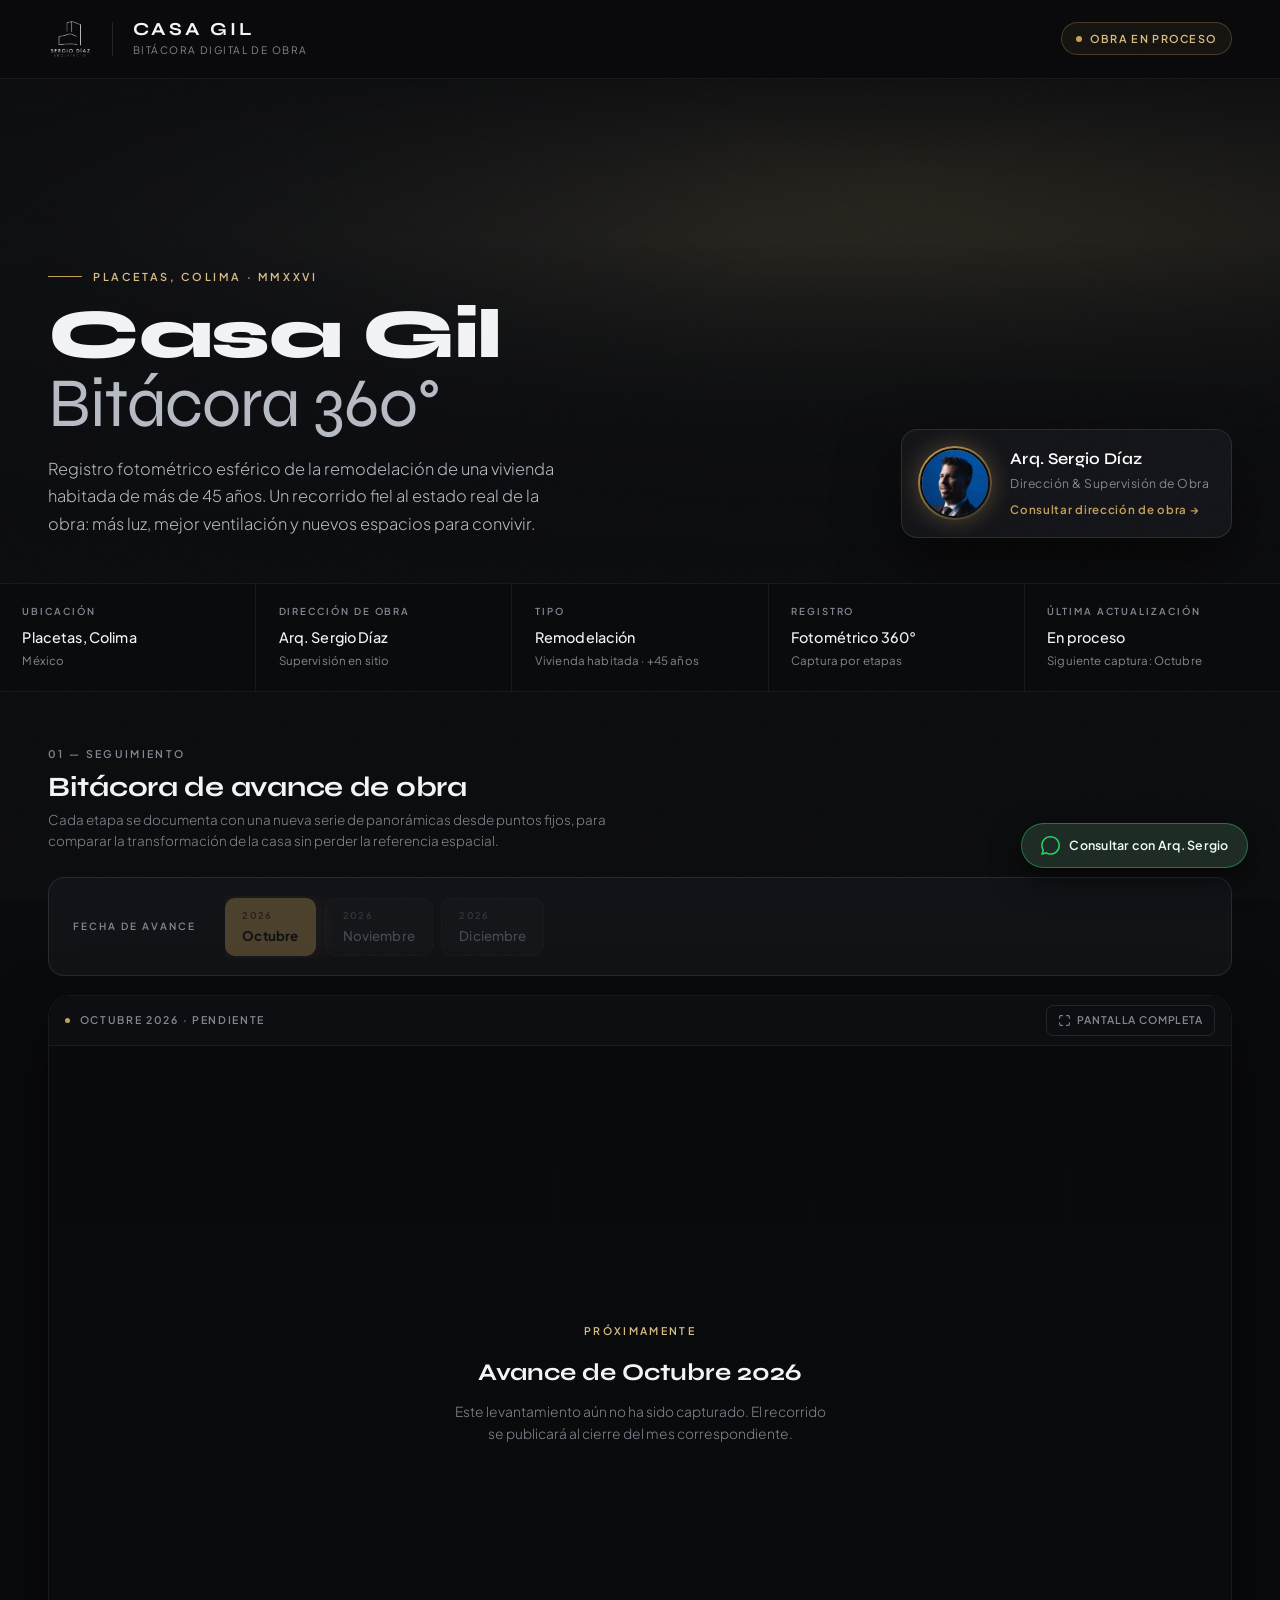
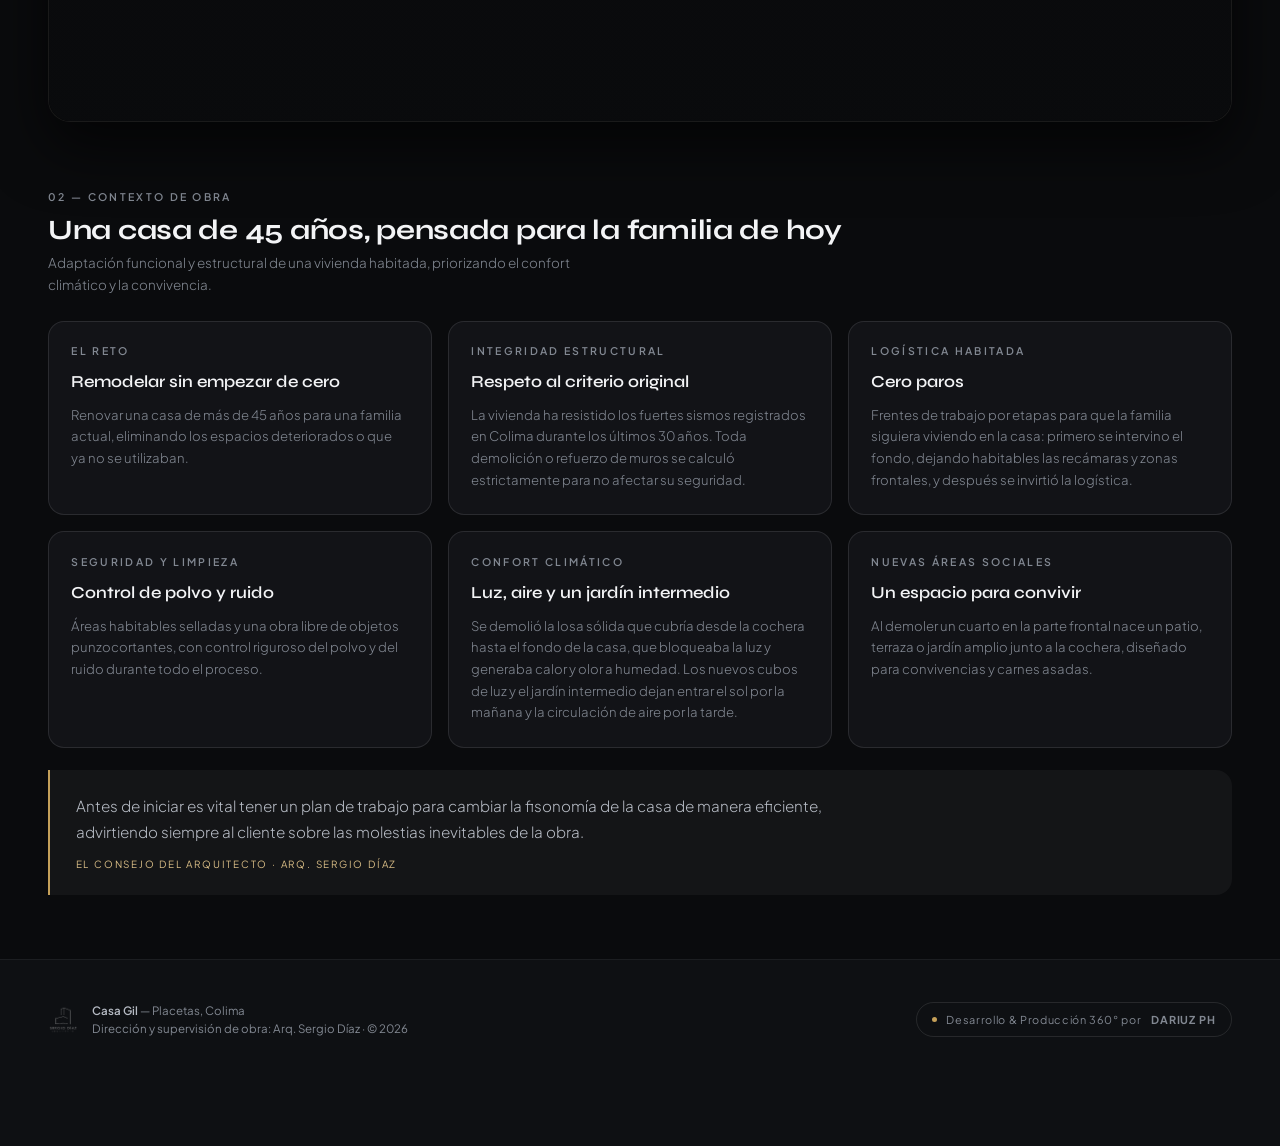
==== index.html @ 6dfe61b5 "Casa Gil: bitacora 360 (plantilla de Casa La Parota adaptada a la remodelacion en Placetas) Co-Autho" ====
<!DOCTYPE html>
<html lang="es">
<head>
<meta charset="UTF-8">
<meta name="viewport" content="width=device-width, initial-scale=1.0, viewport-fit=cover">
<title>Casa Gil — Bitácora Digital de Obra 360°</title>
<meta name="description" content="Portal privado de seguimiento fotométrico 360° de la remodelación de Casa Gil, Placetas, Colima. Dirección y supervisión de obra: Arq. Sergio Díaz.">
<meta name="theme-color" content="#0a0b0d">
<meta name="robots" content="noindex, nofollow">
<link rel="icon" href="assets/sergiologonegro.png">

<meta property="og:title" content="Casa Gil — Bitácora Digital de Obra 360°">
<meta property="og:description" content="Seguimiento del avance de la remodelación en recorridos fotométricos 360°.">
<meta property="og:type" content="website">

<link rel="preconnect" href="https://fonts.googleapis.com">
<link rel="preconnect" href="https://fonts.gstatic.com" crossorigin>
<link href="https://fonts.googleapis.com/css2?family=Plus+Jakarta+Sans:wght@300;400;500;600;700&family=Syne:wght@400;500;600;700;800&display=swap" rel="stylesheet">

<style>
/* ============================================================
   CASA GIL — SISTEMA DE DISEÑO "ARCHITECT-GRADE"
   Tokens de color, tipografía, espacio y elevación.
   ============================================================ */
:root{
  /* Superficies */
  --bg:#0a0b0d;
  --bg-elev-1:#0e1013;
  --surface:rgba(20, 22, 27, 0.85);
  --surface-solid:#14161b;
  --surface-hi:rgba(255,255,255,0.045);

  /* Acento cálido */
  --gold:#c5a059;
  --gold-soft:#d9bd86;
  --gold-glow:rgba(197,160,89,0.35);
  --gold-line:rgba(197,160,89,0.28);

  /* Texto */
  --text:#f3f4f6;
  --text-2:#b6bbc4;
  --text-3:#828892;

  /* Líneas */
  --line:rgba(255,255,255,0.10);
  --line-soft:rgba(255,255,255,0.06);

  /* Ritmo */
  --r-sm:10px;
  --r-md:16px;
  --r-lg:22px;
  --gutter:clamp(1.15rem, 4vw, 3rem);
  --maxw:1440px;

  /* Elevación */
  --shadow-1:0 8px 24px rgba(0,0,0,.45);
  --shadow-2:0 24px 60px rgba(0,0,0,.65);

  /* Movimiento */
  --ease:cubic-bezier(.22,.61,.36,1);
}

*,*::before,*::after{box-sizing:border-box;margin:0;padding:0}
html{-webkit-text-size-adjust:100%}

body{
  background:var(--bg);
  color:var(--text);
  font-family:'Plus Jakarta Sans',system-ui,-apple-system,sans-serif;
  font-weight:400;
  line-height:1.6;
  min-height:100vh;
  display:flex;
  flex-direction:column;
  -webkit-font-smoothing:antialiased;
  text-rendering:optimizeLegibility;
  overflow-x:hidden;
}

/* Textura sutil de grano: evita el "plano digital" y da cuerpo al dark mode */
body::before{
  content:"";
  position:fixed;inset:0;pointer-events:none;z-index:1;
  opacity:.035;
  background-image:url("data:image/svg+xml,%3Csvg xmlns='http://www.w3.org/2000/svg' width='160' height='160'%3E%3Cfilter id='n'%3E%3CfeTurbulence type='fractalNoise' baseFrequency='.85' numOctaves='3'/%3E%3C/filter%3E%3Crect width='160' height='160' filter='url(%23n)'/%3E%3C/svg%3E");
}

img{display:block;max-width:100%}
a{color:inherit;text-decoration:none}
button{font:inherit;color:inherit;background:none;border:none;cursor:pointer}
::selection{background:var(--gold);color:#0a0b0d}
:focus-visible{outline:2px solid var(--gold);outline-offset:3px;border-radius:4px}

.wrap{width:100%;max-width:var(--maxw);margin-inline:auto;padding-inline:var(--gutter)}

/* Microtipografía de etiquetas: versalita técnica */
.eyebrow{
  font-size:.66rem;
  letter-spacing:.22em;
  text-transform:uppercase;
  color:var(--text-3);
  font-weight:600;
}

/* ============================================================
   1 · HEADER STICKY
   ============================================================ */
.site-header{
  position:sticky;top:0;z-index:120;
  background:rgba(10,11,13,.72);
  backdrop-filter:blur(20px) saturate(140%);
  -webkit-backdrop-filter:blur(20px) saturate(140%);
  border-bottom:1px solid var(--line-soft);
  transition:border-color .4s var(--ease), background .4s var(--ease);
}
.site-header.is-scrolled{
  background:rgba(10,11,13,.92);
  border-bottom-color:var(--line);
}
.header-inner{
  display:flex;align-items:center;justify-content:space-between;gap:1rem;
  padding-block:clamp(.75rem,1.6vw,1.05rem);
}
.brand{display:flex;align-items:center;gap:clamp(.85rem,2vw,1.25rem);min-width:0}
.brand__logo{
  height:clamp(32px,4.4vw,44px);width:auto;object-fit:contain;
  filter:brightness(0) invert(1);
  opacity:.96;
}
.brand__rule{width:1px;height:34px;background:var(--line);flex:none}
.brand__name{
  font-family:'Syne',sans-serif;
  font-size:clamp(.92rem,2.1vw,1.15rem);
  font-weight:700;letter-spacing:.16em;text-transform:uppercase;line-height:1.1;
  white-space:nowrap;
}
.brand__sub{
  font-size:.64rem;letter-spacing:.14em;text-transform:uppercase;
  color:var(--text-3);margin-top:3px;white-space:nowrap;
}
/* Indicador de estado de obra */
.status-pill{
  display:inline-flex;align-items:center;gap:.5rem;flex:none;
  border:1px solid var(--gold-line);
  background:rgba(197,160,89,.07);
  color:var(--gold-soft);
  padding:.42rem .85rem;border-radius:100px;
  font-size:.68rem;letter-spacing:.12em;text-transform:uppercase;font-weight:600;
}
.status-pill .dot{
  width:6px;height:6px;border-radius:50%;background:var(--gold);flex:none;
  box-shadow:0 0 0 0 var(--gold-glow);
  animation:pulse 2.8s var(--ease) infinite;
}
@keyframes pulse{
  0%{box-shadow:0 0 0 0 rgba(197,160,89,.45)}
  70%{box-shadow:0 0 0 7px rgba(197,160,89,0)}
  100%{box-shadow:0 0 0 0 rgba(197,160,89,0)}
}

/* ============================================================
   2 · HERO EDITORIAL
   ============================================================ */
.hero{
  position:relative;
  min-height:clamp(380px,56vh,620px);
  display:flex;align-items:flex-end;
  isolation:isolate;
  overflow:hidden;
}
.hero__media{
  position:absolute;inset:0;z-index:-2;
  /* Pendiente: reemplazar por el render de Casa Gil (background-image:url('assets/hero-casa-gil.jpg')) */
  background-image:radial-gradient(120% 90% at 70% 20%, rgba(197,160,89,.22) 0%, rgba(197,160,89,0) 55%), linear-gradient(160deg,#1b1e24 0%,#0e1013 70%);
  background-size:cover;background-position:center 58%;
  transform:scale(1.04);
  animation:heroIn 1.8s var(--ease) both;
}
@keyframes heroIn{from{transform:scale(1.11);opacity:0}to{transform:scale(1.04);opacity:1}}
.hero__scrim{
  position:absolute;inset:0;z-index:-1;
  background:
    linear-gradient(180deg, rgba(10,11,13,.86) 0%, rgba(10,11,13,.25) 32%, rgba(10,11,13,.82) 74%, var(--bg) 100%),
    linear-gradient(90deg, rgba(10,11,13,.72) 0%, rgba(10,11,13,0) 58%);
}
.hero__inner{
  width:100%;max-width:var(--maxw);margin-inline:auto;
  padding:clamp(2rem,5vw,3.6rem) var(--gutter) clamp(1.8rem,4vw,2.8rem);
  display:flex;align-items:flex-end;justify-content:space-between;
  gap:clamp(1.5rem,4vw,3rem);flex-wrap:wrap;
}
.hero__text{max-width:46ch;animation:rise .9s .25s var(--ease) both}
@keyframes rise{from{opacity:0;transform:translateY(18px)}to{opacity:1;transform:none}}
.hero__eyebrow{
  display:flex;align-items:center;gap:.7rem;margin-bottom:1rem;
}
.hero__eyebrow::before{content:"";width:34px;height:1px;background:var(--gold);flex:none}
.hero__eyebrow span{
  font-size:.68rem;letter-spacing:.24em;text-transform:uppercase;
  color:var(--gold-soft);font-weight:600;
}
.hero h1{
  font-family:'Syne',sans-serif;
  font-size:clamp(2.1rem,6.4vw,4.35rem);
  font-weight:800;line-height:.98;letter-spacing:-.02em;
  text-wrap:balance;
}
.hero h1 em{font-style:normal;display:block;font-weight:400;color:var(--text-2)}
.hero__lede{
  margin-top:1.05rem;
  color:var(--text-2);
  font-size:clamp(.92rem,1.5vw,1.02rem);
  font-weight:300;line-height:1.7;max-width:44ch;
}

/* Tarjeta del arquitecto */
.architect{
  display:flex;align-items:center;gap:1.15rem;
  background:var(--surface);
  border:1px solid var(--line);
  padding:1rem 1.35rem 1rem 1rem;
  border-radius:var(--r-md);
  backdrop-filter:blur(16px) saturate(140%);
  -webkit-backdrop-filter:blur(16px) saturate(140%);
  box-shadow:var(--shadow-2);
  transition:transform .45s var(--ease),border-color .45s var(--ease);
  animation:rise .9s .45s var(--ease) both;
}
.architect:hover{transform:translateY(-4px);border-color:var(--gold-line)}
.architect__portrait{
  position:relative;flex:none;width:74px;height:74px;border-radius:50%;
  padding:2px;background:linear-gradient(145deg,var(--gold),rgba(197,160,89,.18));
  box-shadow:0 0 22px var(--gold-glow);
}
.architect__portrait img{
  width:100%;height:100%;border-radius:50%;object-fit:cover;object-position:center 32%;
  border:2px solid var(--bg);
}
.architect__name{
  font-family:'Syne',sans-serif;font-size:1.02rem;font-weight:600;letter-spacing:.01em;color:#fff;
}
.architect__role{font-size:.76rem;color:var(--text-3);letter-spacing:.04em;margin-top:2px}
.architect__link{
  display:inline-flex;align-items:center;gap:.35rem;margin-top:.5rem;
  font-size:.72rem;font-weight:600;letter-spacing:.06em;color:var(--gold);
  border-bottom:1px solid transparent;transition:border-color .3s var(--ease);
}
.architect__link:hover{border-bottom-color:var(--gold)}

/* ============================================================
   3 · FICHA TÉCNICA DE OBRA
   ============================================================ */
.spec{
  position:relative;z-index:2;
  border-block:1px solid var(--line-soft);
  background:var(--bg);
}
.spec__grid{
  display:grid;
  grid-template-columns:repeat(auto-fit,minmax(170px,1fr));
  gap:1px;background:var(--line-soft);
}
.spec__item{
  background:var(--bg);
  padding:clamp(.95rem,2vw,1.3rem) clamp(.9rem,2vw,1.4rem);
  transition:background .35s var(--ease);
}
.spec__item:hover{background:var(--bg-elev-1)}
.spec__k{
  font-size:.6rem;letter-spacing:.2em;text-transform:uppercase;color:var(--text-3);font-weight:600;
}
.spec__v{
  margin-top:.42rem;font-size:.9rem;font-weight:500;color:var(--text);letter-spacing:.01em;
}
.spec__v small{display:block;font-size:.72rem;color:var(--text-3);font-weight:400;margin-top:2px}

/* ============================================================
   4 · CUERPO / BITÁCORA
   ============================================================ */
main{flex:1;width:100%;padding-block:clamp(2rem,5vw,3.4rem) clamp(2.5rem,6vw,4rem);position:relative;z-index:2}
.section + .section{margin-top:clamp(2.6rem,6vw,4.2rem)}

.section__head{
  display:flex;align-items:flex-end;justify-content:space-between;gap:1.5rem;
  flex-wrap:wrap;margin-bottom:clamp(1.1rem,2.6vw,1.6rem);
}
.section__title{
  font-family:'Syne',sans-serif;
  font-size:clamp(1.25rem,2.8vw,1.75rem);
  font-weight:700;letter-spacing:-.01em;line-height:1.15;
}
.section__desc{color:var(--text-3);font-size:.84rem;font-weight:300;margin-top:.35rem;max-width:56ch}

/* Línea de tiempo */
.timeline{
  display:flex;align-items:center;gap:clamp(.9rem,2.4vw,1.8rem);
  flex-wrap:wrap;
  background:var(--surface);
  border:1px solid var(--line);
  border-radius:var(--r-md);
  padding:clamp(.85rem,2vw,1.1rem) clamp(1rem,2.4vw,1.5rem);
  backdrop-filter:blur(14px);
  -webkit-backdrop-filter:blur(14px);
}
.timeline__label{
  font-size:.62rem;letter-spacing:.2em;text-transform:uppercase;
  color:var(--text-3);font-weight:600;flex:none;
}
.timeline__track{
  display:flex;gap:.55rem;overflow-x:auto;flex:1 1 auto;min-width:0;max-width:100%;
  padding-block:2px;
  scrollbar-width:thin;scrollbar-color:var(--line) transparent;
  -webkit-overflow-scrolling:touch;
}
.timeline__track::-webkit-scrollbar{height:3px}
.timeline__track::-webkit-scrollbar-thumb{background:var(--line);border-radius:3px}

.month{
  position:relative;flex:none;
  display:flex;flex-direction:column;align-items:flex-start;gap:2px;
  background:var(--surface-hi);
  border:1px solid var(--line);
  color:var(--text-2);
  padding:.55rem 1.05rem;
  border-radius:var(--r-sm);
  font-size:.83rem;font-weight:500;letter-spacing:.01em;
  white-space:nowrap;
  transition:transform .3s var(--ease),border-color .3s var(--ease),background .3s var(--ease),color .3s var(--ease),box-shadow .3s var(--ease);
}
.month small{font-size:.58rem;letter-spacing:.14em;text-transform:uppercase;opacity:.6;font-weight:600}
.month:hover:not([disabled]){
  color:#fff;border-color:var(--gold-line);transform:translateY(-2px);
  box-shadow:0 6px 18px rgba(0,0,0,.4);
}
.month.is-active{
  background:var(--gold);color:#0a0b0d;border-color:var(--gold);font-weight:700;
  box-shadow:0 0 24px var(--gold-glow);
}
.month.is-active small{opacity:.72}
.month[disabled]{opacity:.32;cursor:not-allowed;border-style:dashed}

/* Visor 360° */
.viewer{
  position:relative;margin-top:clamp(.85rem,2vw,1.15rem);
  border:1px solid var(--line);
  border-radius:var(--r-lg);
  overflow:hidden;
  background:#000;
  box-shadow:var(--shadow-2);
}
.viewer__bar{
  display:flex;align-items:center;justify-content:space-between;gap:1rem;
  padding:.6rem 1rem;
  background:rgba(14,16,19,.9);
  border-bottom:1px solid var(--line-soft);
  backdrop-filter:blur(10px);
  -webkit-backdrop-filter:blur(10px);
}
.viewer__meta{display:flex;align-items:center;gap:.6rem;min-width:0}
.viewer__meta .dot{width:5px;height:5px;border-radius:50%;background:var(--gold);flex:none}
.viewer__meta span{
  font-size:.66rem;letter-spacing:.16em;text-transform:uppercase;color:var(--text-3);font-weight:600;
  overflow:hidden;text-overflow:ellipsis;white-space:nowrap;
}
.viewer__actions{display:flex;gap:.45rem;flex:none}
.ghost-btn{
  display:inline-flex;align-items:center;gap:.4rem;
  border:1px solid var(--line);border-radius:7px;
  padding:.36rem .7rem;
  font-size:.66rem;letter-spacing:.08em;text-transform:uppercase;font-weight:600;
  color:var(--text-3);
  transition:color .3s var(--ease),border-color .3s var(--ease),background .3s var(--ease);
}
.ghost-btn:hover{color:var(--gold);border-color:var(--gold-line);background:rgba(197,160,89,.07)}
.ghost-btn svg{width:13px;height:13px;flex:none}

.viewer__stage{position:relative;height:75vh;min-height:420px;max-height:880px;background:#000}
.viewer__stage iframe{width:100%;height:100%;border:0;display:block}

/* Estado de carga y estado vacío del visor */
.viewer__loader{
  position:absolute;inset:0;display:grid;place-items:center;gap:.9rem;
  background:var(--bg);z-index:3;
  transition:opacity .6s var(--ease),visibility .6s var(--ease);
}
.viewer__loader.is-hidden{opacity:0;visibility:hidden}
.loader-mark{
  width:34px;height:34px;border-radius:50%;
  border:1.5px solid var(--line);border-top-color:var(--gold);
  animation:spin 1s linear infinite;
}
@keyframes spin{to{transform:rotate(360deg)}}
.viewer__loader p{font-size:.64rem;letter-spacing:.22em;text-transform:uppercase;color:var(--text-3);text-align:center}

.viewer__empty{
  position:absolute;inset:0;z-index:4;display:none;
  place-items:center;text-align:center;padding:2rem;
  background:
    linear-gradient(rgba(10,11,13,.93),rgba(10,11,13,.97));
}
.viewer__empty.is-shown{display:grid}
.viewer__empty h3{
  font-family:'Syne',sans-serif;font-size:clamp(1.1rem,3vw,1.5rem);font-weight:700;margin-bottom:.5rem;
}
.viewer__empty p{color:var(--text-3);font-size:.86rem;font-weight:300;max-width:38ch;margin-inline:auto}
.viewer__empty .eyebrow{margin-bottom:.9rem;color:var(--gold-soft)}


/* Contexto de la obra */
.context__grid{
  display:grid;grid-template-columns:repeat(auto-fill,minmax(290px,1fr));gap:1rem;
}
.context__card{
  border:1px solid var(--line);border-radius:var(--r-md);
  background:var(--surface);
  padding:1.35rem 1.4rem 1.5rem;
  transition:transform .35s var(--ease),border-color .35s var(--ease);
}
.context__card:hover{transform:translateY(-3px);border-color:var(--gold-line)}
.context__card h3{font-family:'Syne',sans-serif;font-size:1.05rem;font-weight:600;margin:.55rem 0 .5rem}
.context__card p{font-size:.82rem;font-weight:300;line-height:1.65;color:var(--text-3)}
.context__quote{
  margin-top:1.4rem;padding:1.4rem 1.6rem;
  border-left:2px solid var(--gold);background:var(--surface-hi);
  border-radius:0 var(--r-md) var(--r-md) 0;
}
.context__quote p{font-size:.95rem;font-weight:300;line-height:1.7;color:var(--text-2);max-width:70ch}
.context__quote cite{
  display:block;margin-top:.8rem;font-style:normal;
  font-size:.62rem;letter-spacing:.18em;text-transform:uppercase;color:var(--gold-soft);
}

/* Bitácora histórica (se activa al entregar la obra) */
.archive{display:none}
.archive.is-shown{display:block}
.archive__grid{
  display:grid;grid-template-columns:repeat(auto-fill,minmax(210px,1fr));gap:.9rem;
}
.archive__card{
  border:1px solid var(--line);border-radius:var(--r-md);
  background:var(--surface);
  padding:1.1rem 1.2rem;
  transition:transform .35s var(--ease),border-color .35s var(--ease);
}
.archive__card:hover{transform:translateY(-3px);border-color:var(--gold-line)}
.archive__card h4{font-family:'Syne',sans-serif;font-size:1rem;font-weight:600;margin-top:.5rem}
.archive__card p{font-size:.75rem;color:var(--text-3);margin-top:.25rem}

/* ============================================================
   5 · WHATSAPP FLOTANTE
   ============================================================ */
.wa-fab{
  position:fixed;z-index:200;
  right:clamp(1rem,3vw,2rem);
  bottom:calc(clamp(1rem,3vw,2rem) + env(safe-area-inset-bottom,0px));
  display:inline-flex;align-items:center;gap:.6rem;
  background:#1f2b25;
  border:1px solid rgba(37,211,102,.45);
  color:#eafff2;
  padding:.72rem 1.15rem;border-radius:100px;
  font-size:.78rem;font-weight:600;letter-spacing:.02em;
  box-shadow:0 12px 30px rgba(0,0,0,.55);
  backdrop-filter:blur(12px);-webkit-backdrop-filter:blur(12px);
  transition:transform .35s var(--ease),box-shadow .35s var(--ease),background .35s var(--ease);
}
.wa-fab:hover{
  transform:translateY(-3px);
  background:#25d366;color:#0a0b0d;border-color:#25d366;
  box-shadow:0 16px 36px rgba(37,211,102,.35);
}
.wa-fab svg{width:19px;height:19px;flex:none;fill:#25d366;transition:fill .35s var(--ease)}
.wa-fab:hover svg{fill:#0a0b0d}
@media (max-width:560px){
  .wa-fab__label{display:none}
  .wa-fab{padding:.9rem;border-radius:50%}
}

/* ============================================================
   6 · FOOTER
   ============================================================ */
.site-footer{
  border-top:1px solid var(--line-soft);
  background:var(--bg-elev-1);
  padding-block:clamp(1.8rem,4vw,2.6rem);
  padding-bottom:calc(clamp(1.8rem,4vw,2.6rem) + 4.2rem);
  position:relative;z-index:2;
}
.footer-inner{
  display:flex;align-items:center;justify-content:space-between;
  gap:1.5rem;flex-wrap:wrap;
}
.footer__brand{display:flex;align-items:center;gap:.9rem}
.footer__brand img{height:30px;width:auto;filter:brightness(0) invert(1);opacity:.55}
.footer__brand div p{font-size:.72rem;color:var(--text-3);line-height:1.5}
.footer__brand div p strong{color:var(--text-2);font-weight:600}

/* Insignia de autoría discreta */
.credit{
  display:inline-flex;align-items:center;gap:.6rem;
  border:1px solid var(--line);border-radius:100px;
  padding:.5rem .95rem;
  font-size:.68rem;letter-spacing:.06em;color:var(--text-3);
  transition:color .35s var(--ease),border-color .35s var(--ease),background .35s var(--ease);
}
.credit:hover{color:var(--gold-soft);border-color:var(--gold-line);background:rgba(197,160,89,.06)}
.credit__dot{width:5px;height:5px;border-radius:50%;background:var(--gold);flex:none}
.credit strong{font-weight:700;letter-spacing:.08em}

/* ============================================================
   7 · RESPONSIVO
   ============================================================ */
@media (max-width:900px){
  .hero__inner{flex-direction:column;align-items:stretch}
  .architect{align-self:flex-start}
  .viewer__stage{height:66vh;min-height:380px}
}
@media (max-width:640px){
  .brand__sub{display:none}
  .brand__rule{display:none}
  .status-pill{padding:.34rem .62rem;font-size:.56rem;letter-spacing:.1em}
  .status-pill .label{font-size:.56rem}
  .timeline{flex-direction:column;align-items:stretch;flex-wrap:nowrap;gap:.7rem}
  .timeline__track{width:100%}
  .timeline__label{font-size:.58rem}
  .viewer__stage{height:60vh;min-height:340px}
  .viewer__actions .ghost-btn span{display:none}
  .footer-inner{flex-direction:column;align-items:flex-start}
}
@media (prefers-reduced-motion:reduce){
  *,*::before,*::after{animation:none!important;transition-duration:.01ms!important}
}
</style>
</head>
<body>

<!-- ============ HEADER ============ -->
<header class="site-header" id="siteHeader">
  <div class="wrap header-inner">
    <div class="brand">
      <img class="brand__logo" src="assets/sergiologonegro.png" alt="Arq. Sergio Díaz">
      <div class="brand__rule"></div>
      <div>
        <div class="brand__name">Casa Gil</div>
        <div class="brand__sub">Bitácora Digital de Obra</div>
      </div>
    </div>
    <div class="status-pill" id="statusPill">
      <span class="dot"></span>
      <span class="label">Obra en proceso</span>
    </div>
  </div>
</header>

<!-- ============ HERO ============ -->
<section class="hero">
  <div class="hero__media"></div>
  <div class="hero__scrim"></div>
  <div class="hero__inner">
    <div class="hero__text">
      <div class="hero__eyebrow"><span>Placetas, Colima · MMXXVI</span></div>
      <h1>Casa Gil <em>Bitácora 360°</em></h1>
      <p class="hero__lede">
        Registro fotométrico esférico de la remodelación de una vivienda habitada
        de más de 45 años. Un recorrido fiel al estado real de la obra: más luz,
        mejor ventilación y nuevos espacios para convivir.
      </p>
    </div>

    <article class="architect">
      <div class="architect__portrait">
        <img src="assets/sergio-retrato.jpg" alt="Retrato del Arq. Sergio Díaz" width="74" height="74" decoding="async">
      </div>
      <div>
        <div class="architect__name">Arq. Sergio Díaz</div>
        <div class="architect__role">Dirección &amp; Supervisión de Obra</div>
        <a class="architect__link" href="https://wa.me/523121071335?text=Hola%20Arq.%20Sergio,%20estoy%20revisando%20la%20bit%C3%A1cora%20360%C2%B0%20de%20Casa%20Gil%20y%20tengo%20una%20consulta." target="_blank" rel="noopener">
          Consultar dirección de obra →
        </a>
      </div>
    </article>
  </div>
</section>

<!-- ============ FICHA TÉCNICA ============ -->
<section class="spec" aria-label="Ficha técnica de obra">
  <div class="wrap" style="padding-inline:0">
    <div class="spec__grid">
      <div class="spec__item">
        <div class="spec__k">Ubicación</div>
        <div class="spec__v">Placetas, Colima<small>México</small></div>
      </div>
      <div class="spec__item">
        <div class="spec__k">Dirección de Obra</div>
        <div class="spec__v">Arq. Sergio Díaz<small>Supervisión en sitio</small></div>
      </div>
      <div class="spec__item">
        <div class="spec__k">Tipo</div>
        <div class="spec__v">Remodelación<small>Vivienda habitada · +45 años</small></div>
      </div>
      <div class="spec__item">
        <div class="spec__k">Registro</div>
        <div class="spec__v">Fotométrico 360°<small>Captura por etapas</small></div>
      </div>
      <div class="spec__item">
        <div class="spec__k">Última actualización</div>
        <div class="spec__v"><span id="specUpdated">—</span><small id="specScenes">—</small></div>
      </div>
    </div>
  </div>
</section>

<!-- ============ MAIN ============ -->
<main>
  <div class="wrap">

    <!-- Bitácora mensual -->
    <section class="section" id="bitacora">
      <div class="section__head">
        <div>
          <div class="eyebrow" style="margin-bottom:.5rem">01 — Seguimiento</div>
          <h2 class="section__title" id="bitacoraTitle">Bitácora de avance de obra</h2>
          <p class="section__desc" id="bitacoraDesc">
            Cada etapa se documenta con una nueva serie de panorámicas desde puntos fijos,
            para comparar la transformación de la casa sin perder la referencia espacial.
          </p>
        </div>
      </div>

      <div class="timeline">
        <span class="timeline__label">Fecha de avance</span>
        <div class="timeline__track" id="monthTrack" role="tablist" aria-label="Meses de avance"></div>
      </div>

      <div class="viewer">
        <div class="viewer__bar">
          <div class="viewer__meta">
            <span class="dot"></span>
            <span id="viewerCaption">Recorrido 360°</span>
          </div>
          <div class="viewer__actions">
            <button class="ghost-btn" id="btnFullscreen" type="button" title="Pantalla completa">
              <svg viewBox="0 0 24 24" fill="none" stroke="currentColor" stroke-width="2" stroke-linecap="round"><path d="M8 3H5a2 2 0 0 0-2 2v3M16 3h3a2 2 0 0 1 2 2v3M8 21H5a2 2 0 0 1-2-2v-3M16 21h3a2 2 0 0 0 2-2v-3"/></svg>
              <span>Pantalla completa</span>
            </button>
            <a class="ghost-btn" id="btnNewTab" href="tours/" target="_blank" rel="noopener" title="Abrir en pestaña nueva">
              <svg viewBox="0 0 24 24" fill="none" stroke="currentColor" stroke-width="2" stroke-linecap="round"><path d="M18 13v6a2 2 0 0 1-2 2H5a2 2 0 0 1-2-2V8a2 2 0 0 1 2-2h6M15 3h6v6M10 14 21 3"/></svg>
              <span>Nueva pestaña</span>
            </a>
          </div>
        </div>

        <div class="viewer__stage" id="viewerStage">
          <div class="viewer__loader" id="viewerLoader">
            <div class="loader-mark"></div>
            <p>Cargando recorrido</p>
          </div>
          <div class="viewer__empty" id="viewerEmpty">
            <div>
              <div class="eyebrow">Próximamente</div>
              <h3 id="emptyTitle">Levantamiento en curso</h3>
              <p id="emptyText">Este avance aún no ha sido capturado. El recorrido se publicará al cierre del mes correspondiente.</p>
            </div>
          </div>
          <iframe id="tourFrame" src="about:blank" title="Recorrido 360° Casa Gil" allowfullscreen allow="fullscreen; accelerometer; gyroscope; xr-spatial-tracking" loading="eager"></iframe>
        </div>
      </div>
    </section>


    <!-- Contexto de la obra -->
    <section class="section" id="contexto">
      <div class="section__head">
        <div>
          <div class="eyebrow" style="margin-bottom:.5rem">02 — Contexto de obra</div>
          <h2 class="section__title">Una casa de 45 años, pensada para la familia de hoy</h2>
          <p class="section__desc">
            Adaptación funcional y estructural de una vivienda habitada, priorizando
            el confort climático y la convivencia.
          </p>
        </div>
      </div>

      <div class="context__grid">
        <article class="context__card">
          <div class="eyebrow">El reto</div>
          <h3>Remodelar sin empezar de cero</h3>
          <p>Renovar una casa de más de 45 años para una familia actual, eliminando los espacios deteriorados o que ya no se utilizaban.</p>
        </article>
        <article class="context__card">
          <div class="eyebrow">Integridad estructural</div>
          <h3>Respeto al criterio original</h3>
          <p>La vivienda ha resistido los fuertes sismos registrados en Colima durante los últimos 30 años. Toda demolición o refuerzo de muros se calculó estrictamente para no afectar su seguridad.</p>
        </article>
        <article class="context__card">
          <div class="eyebrow">Logística habitada</div>
          <h3>Cero paros</h3>
          <p>Frentes de trabajo por etapas para que la familia siguiera viviendo en la casa: primero se intervino el fondo, dejando habitables las recámaras y zonas frontales, y después se invirtió la logística.</p>
        </article>
        <article class="context__card">
          <div class="eyebrow">Seguridad y limpieza</div>
          <h3>Control de polvo y ruido</h3>
          <p>Áreas habitables selladas y una obra libre de objetos punzocortantes, con control riguroso del polvo y del ruido durante todo el proceso.</p>
        </article>
        <article class="context__card">
          <div class="eyebrow">Confort climático</div>
          <h3>Luz, aire y un jardín intermedio</h3>
          <p>Se demolió la losa sólida que cubría desde la cochera hasta el fondo de la casa, que bloqueaba la luz y generaba calor y olor a humedad. Los nuevos cubos de luz y el jardín intermedio dejan entrar el sol por la mañana y la circulación de aire por la tarde.</p>
        </article>
        <article class="context__card">
          <div class="eyebrow">Nuevas áreas sociales</div>
          <h3>Un espacio para convivir</h3>
          <p>Al demoler un cuarto en la parte frontal nace un patio, terraza o jardín amplio junto a la cochera, diseñado para convivencias y carnes asadas.</p>
        </article>
      </div>

      <blockquote class="context__quote">
        <p>Antes de iniciar es vital tener un plan de trabajo para cambiar la fisonomía de la casa de manera eficiente, advirtiendo siempre al cliente sobre las molestias inevitables de la obra.</p>
        <cite>El consejo del arquitecto · Arq. Sergio Díaz</cite>
      </blockquote>
    </section>

    <!-- Bitácora histórica — se revela en modo 'entregado' -->
    <section class="section archive" id="archiveSection">
      <div class="section__head">
        <div>
          <div class="eyebrow" style="margin-bottom:.5rem">03 — Archivo</div>
          <h2 class="section__title">Bitácora histórica de construcción</h2>
          <p class="section__desc">Memoria completa del proceso de remodelación, etapa por etapa, hasta la entrega.</p>
        </div>
      </div>
      <div class="archive__grid" id="archiveGrid"></div>
    </section>

  </div>
</main>

<!-- ============ WHATSAPP FLOTANTE ============ -->
<a class="wa-fab"
   href="https://wa.me/523121071335?text=Hola%20Arq.%20Sergio,%20estoy%20revisando%20la%20bit%C3%A1cora%20360%C2%B0%20de%20Casa%20Gil%20y%20tengo%20una%20consulta."
   target="_blank" rel="noopener" aria-label="Consultar con el Arq. Sergio Díaz por WhatsApp">
  <svg viewBox="0 0 24 24"><path d="M.057 24l1.687-6.163c-1.041-1.804-1.588-3.849-1.587-5.946.003-6.556 5.338-11.891 11.893-11.891 3.181.001 6.167 1.24 8.413 3.488 2.245 2.248 3.481 5.236 3.48 8.414-.003 6.557-5.338 11.892-11.893 11.892-1.99-.001-3.951-.5-5.688-1.448l-6.305 1.654zm6.597-3.807c1.676.995 3.276 1.591 5.392 1.592 5.448 0 9.886-4.434 9.889-9.885.002-5.462-4.415-9.89-9.881-9.892-5.452 0-9.887 4.434-9.889 9.884-.001 2.225.651 3.891 1.746 5.634l-.999 3.648 3.742-.981z"/></svg>
  <span class="wa-fab__label">Consultar con Arq. Sergio</span>
</a>

<!-- ============ FOOTER ============ -->
<footer class="site-footer">
  <div class="wrap footer-inner">
    <div class="footer__brand">
      <img src="assets/sergiologonegro.png" alt="">
      <div>
        <p><strong>Casa Gil</strong> — Placetas, Colima</p>
        <p>Dirección y supervisión de obra: Arq. Sergio Díaz · &copy; <span id="year">2026</span></p>
      </div>
    </div>

    <a class="credit"
       href="https://wa.me/523122247792?text=Hola,%20estoy%20viendo%20la%20p%C3%A1gina%20de%20recorridos%20360%C2%B0%20y%20me%20interesa%20cotizar%20un%20proyecto%20contigo.%20%C2%BFPodemos%20agendar%20una%20llamada?"
       target="_blank" rel="noopener" title="Contactar a Dariuz PH">
      <span class="credit__dot"></span>
      Desarrollo &amp; Producción 360° por <strong>DARIUZ PH</strong>
    </a>
  </div>
</footer>

<script>
/* ============================================================
   CONFIGURACIÓN DEL SITIO
   Un solo objeto gobierna la escalabilidad del portal.
   Al concluir la obra:
     1. mode: 'obra'  ->  'entregado'
     2. finalTour: { slug, label } apuntando al recorrido final
   La landing conmuta sola: el tour final pasa a portada y la
   secuencia mensual se agrupa en "Bitácora histórica".
   ============================================================ */
const SITE_CONFIG = {
  mode: 'obra',                 // 'obra' | 'entregado'
  basePath: 'tours/',

  // Sello de publicación. SUBIR ESTE VALOR en cada despliegue:
  // se añade como ?v= al recorrido para que ningún navegador
  // ni Cloudflare sirvan la versión anterior desde caché.
  version: '2026.10.05.1',

  // Recorrido final (se activa en modo 'entregado')
  finalTour: {
    slug: 'final-remodelacion',
    label: 'Recorrido Final',
    caption: 'Casa terminada · Recorrido final',
    available: false
  },

  // Línea de tiempo (PROVISIONAL: ajustar etapas/meses reales).
  // Para publicar una etapa: available -> true, scenes y date
  months: [
    { slug:'octubre-2026',    label:'Octubre',    year:'2026', available:false, scenes:0, date:'' },
    { slug:'noviembre-2026',  label:'Noviembre',  year:'2026', available:false, scenes:0, date:'' },
    { slug:'diciembre-2026',  label:'Diciembre',  year:'2026', available:false, scenes:0, date:'' }
  ]
};

(function(){
  'use strict';

  const $  = (s) => document.querySelector(s);
  const track     = $('#monthTrack');
  const frame     = $('#tourFrame');
  const stage     = $('#viewerStage');
  const loader    = $('#viewerLoader');
  const empty     = $('#viewerEmpty');
  const caption   = $('#viewerCaption');
  const newTab    = $('#btnNewTab');
  const emptyTitle= $('#emptyTitle');
  const emptyText = $('#emptyText');

  /* URL del recorrido con sello de versión (anti-caché) */
  const tourUrl = (slug) =>
    SITE_CONFIG.basePath + slug + '/index.html?v=' + SITE_CONFIG.version;

  /* El iframe arranca en about:blank y dispara un 'load' propio.
     Este testigo evita que ese evento oculte el indicador de carga
     antes de que el recorrido real haya terminado de cargar. */
  let urlEsperada = null;
  let relojCarga = null;

  /* --- Header: densifica el fondo al hacer scroll --- */
  const header = $('#siteHeader');
  const onScroll = () => header.classList.toggle('is-scrolled', window.scrollY > 12);
  window.addEventListener('scroll', onScroll, { passive:true });
  onScroll();

  $('#year').textContent = new Date().getFullYear();

  /* --- Construcción de la línea de tiempo --- */
  function buildTimeline(){
    track.innerHTML = '';
    SITE_CONFIG.months.forEach((m, i) => {
      const btn = document.createElement('button');
      btn.type = 'button';
      btn.className = 'month';
      btn.setAttribute('role','tab');
      btn.dataset.slug = m.slug;
      btn.innerHTML = '<small>' + m.year + '</small>' + m.label;
      if (!m.available) {
        btn.disabled = true;
        btn.title = 'Levantamiento pendiente';
        btn.setAttribute('aria-disabled','true');
      }
      btn.addEventListener('click', () => selectMonth(m.slug));
      track.appendChild(btn);
    });
  }

  function selectMonth(slug){
    const m = SITE_CONFIG.months.find(x => x.slug === slug);
    if (!m) return;

    track.querySelectorAll('.month').forEach(b => {
      const on = b.dataset.slug === slug;
      b.classList.toggle('is-active', on);
      b.setAttribute('aria-selected', on ? 'true' : 'false');
    });

    const nice = m.label + ' ' + m.year;

    if (!m.available){
      empty.classList.add('is-shown');
      loader.classList.add('is-hidden');
      frame.removeAttribute('src');
      emptyTitle.textContent = 'Avance de ' + nice;
      emptyText.textContent  = 'Este levantamiento aún no ha sido capturado. El recorrido se publicará al cierre del mes correspondiente.';
      caption.textContent    = nice + ' · Pendiente';
      newTab.style.display   = 'none';
      updateSpec(m);
      return;
    }

    empty.classList.remove('is-shown');
    loader.classList.remove('is-hidden');
    newTab.style.display = '';
    const url = tourUrl(m.slug);
    urlEsperada = url;
    clearTimeout(relojCarga);
    relojCarga = setTimeout(() => loader.classList.add('is-hidden'), 12000); // red lenta: no dejar el spinner colgado
    frame.src = url;
    newTab.href = url;
    caption.textContent = 'Recorrido 360° · ' + nice + (m.scenes ? ' · ' + m.scenes + ' puntos' : '');
    updateSpec(m);
  }

  function updateSpec(m){
    $('#specUpdated').textContent = m.available ? (m.date || (m.label + ' ' + m.year)) : 'En proceso';
    $('#specScenes').textContent = m.available ? (m.scenes + ' panorámicas esféricas') : 'Siguiente captura: ' + m.label;
  }

  frame.addEventListener('load', () => {
    if (!urlEsperada) return;                       // ignora el about:blank inicial
    if (frame.src.indexOf(urlEsperada) === -1) return;
    clearTimeout(relojCarga);
    loader.classList.add('is-hidden');
  });

  /* --- Pantalla completa del visor --- */
  $('#btnFullscreen').addEventListener('click', () => {
    if (document.fullscreenElement) { document.exitFullscreen(); return; }
    (stage.requestFullscreen || stage.webkitRequestFullscreen || function(){}).call(stage);
  });

  /* --- Modo 'entregado': el tour final toma la portada --- */
  function applyMode(){
    if (SITE_CONFIG.mode !== 'entregado') return;
    document.getElementById('archiveSection').classList.add('is-shown');
    document.getElementById('bitacoraTitle').textContent = SITE_CONFIG.finalTour.caption;
    document.getElementById('bitacoraDesc').textContent =
      'Recorrido definitivo de la casa terminada. El proceso constructivo permanece disponible en la bitácora histórica.';
    document.getElementById('statusPill').querySelector('.label').textContent = 'Obra entregada';
    document.getElementById('bitacora').querySelector('.timeline').style.display = 'none';

    const grid = document.getElementById('archiveGrid');
    grid.innerHTML = '';
    SITE_CONFIG.months.filter(m => m.available).forEach(m => {
      const a = document.createElement('a');
      a.className = 'archive__card';
      a.href = tourUrl(m.slug);
      a.target = '_blank'; a.rel = 'noopener';
      a.innerHTML = '<div class="eyebrow">' + m.year + '</div>' +
                    '<h4>' + m.label + '</h4>' +
                    '<p>' + m.scenes + ' panorámicas · ' + (m.date || '') + '</p>';
      grid.appendChild(a);
    });

    if (SITE_CONFIG.finalTour.available){
      const url = tourUrl(SITE_CONFIG.finalTour.slug);
      frame.src = url; newTab.href = url;
      caption.textContent = SITE_CONFIG.finalTour.caption;
      empty.classList.remove('is-shown');
    }
  }

  buildTimeline();
  const first = SITE_CONFIG.months.slice().reverse().find(m => m.available) || SITE_CONFIG.months[0];
  selectMonth(first.slug);
  applyMode();
})();
</script>
</body>
</html>
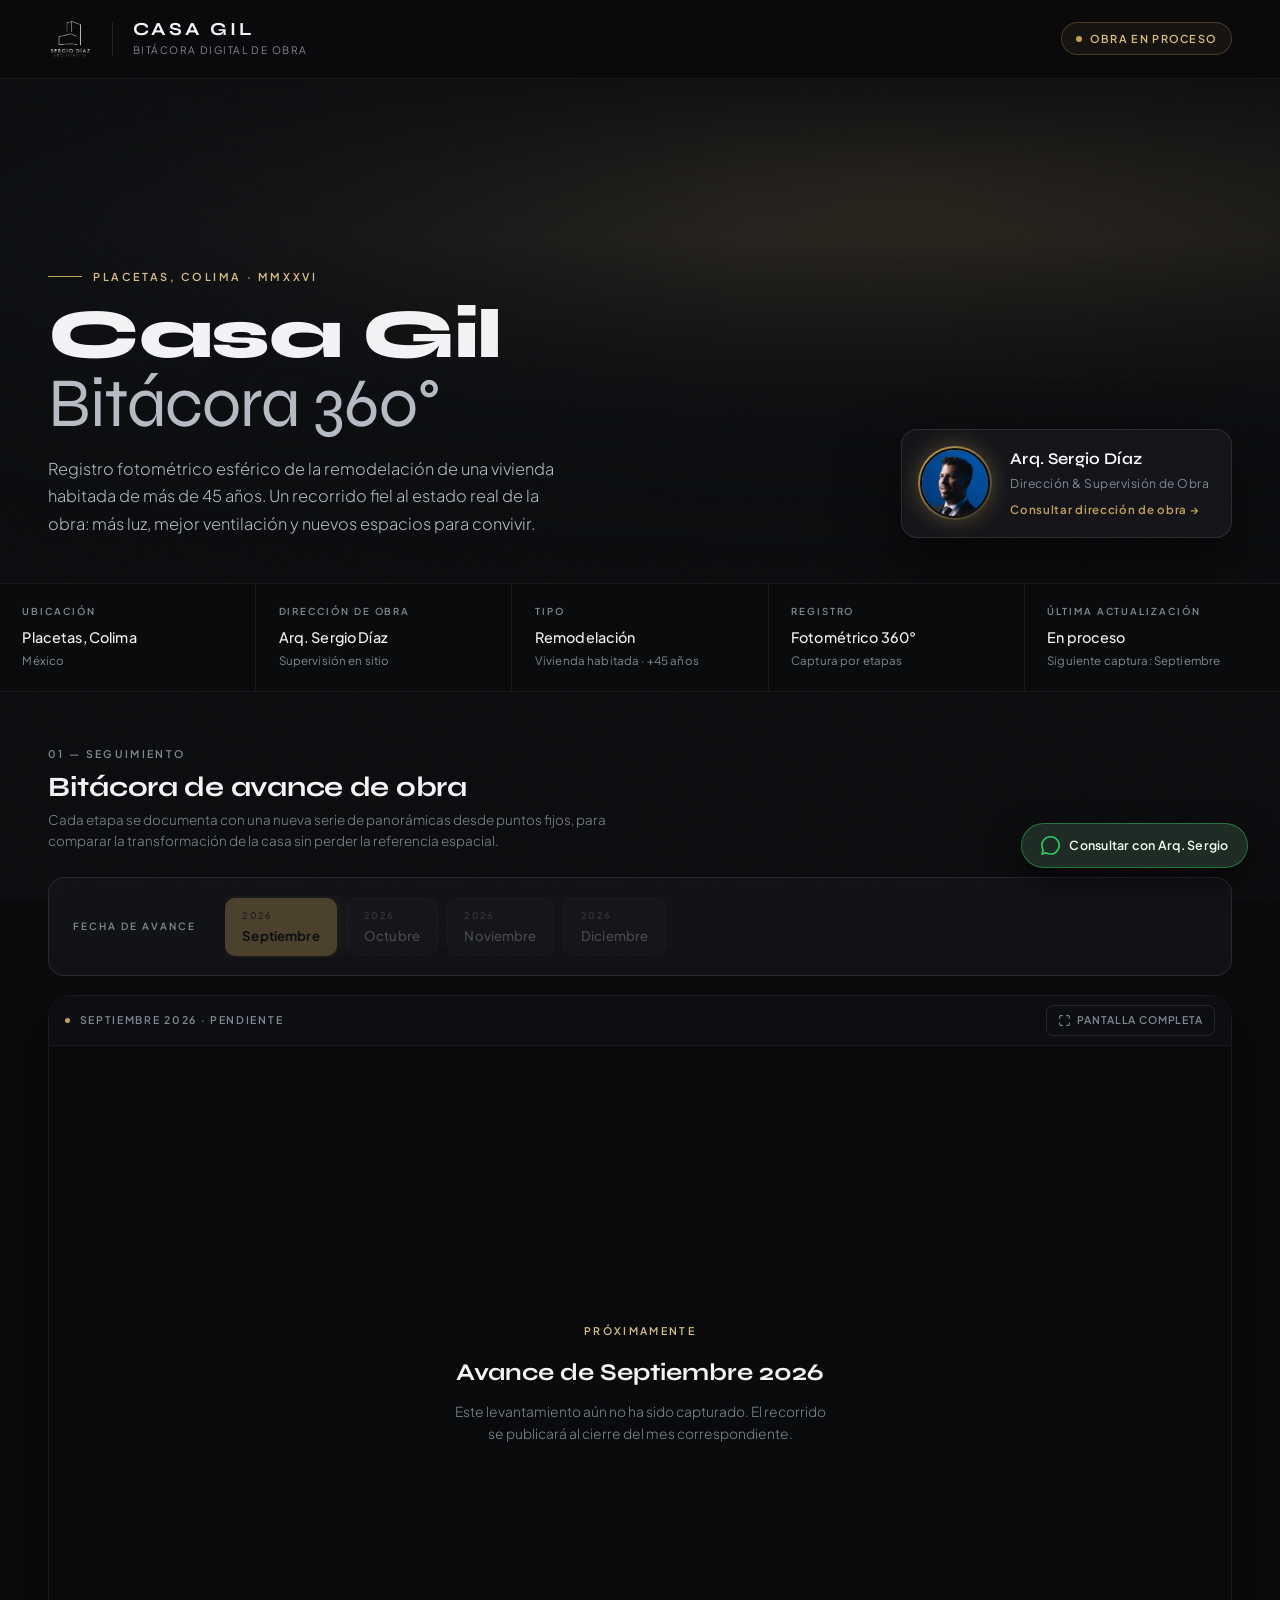
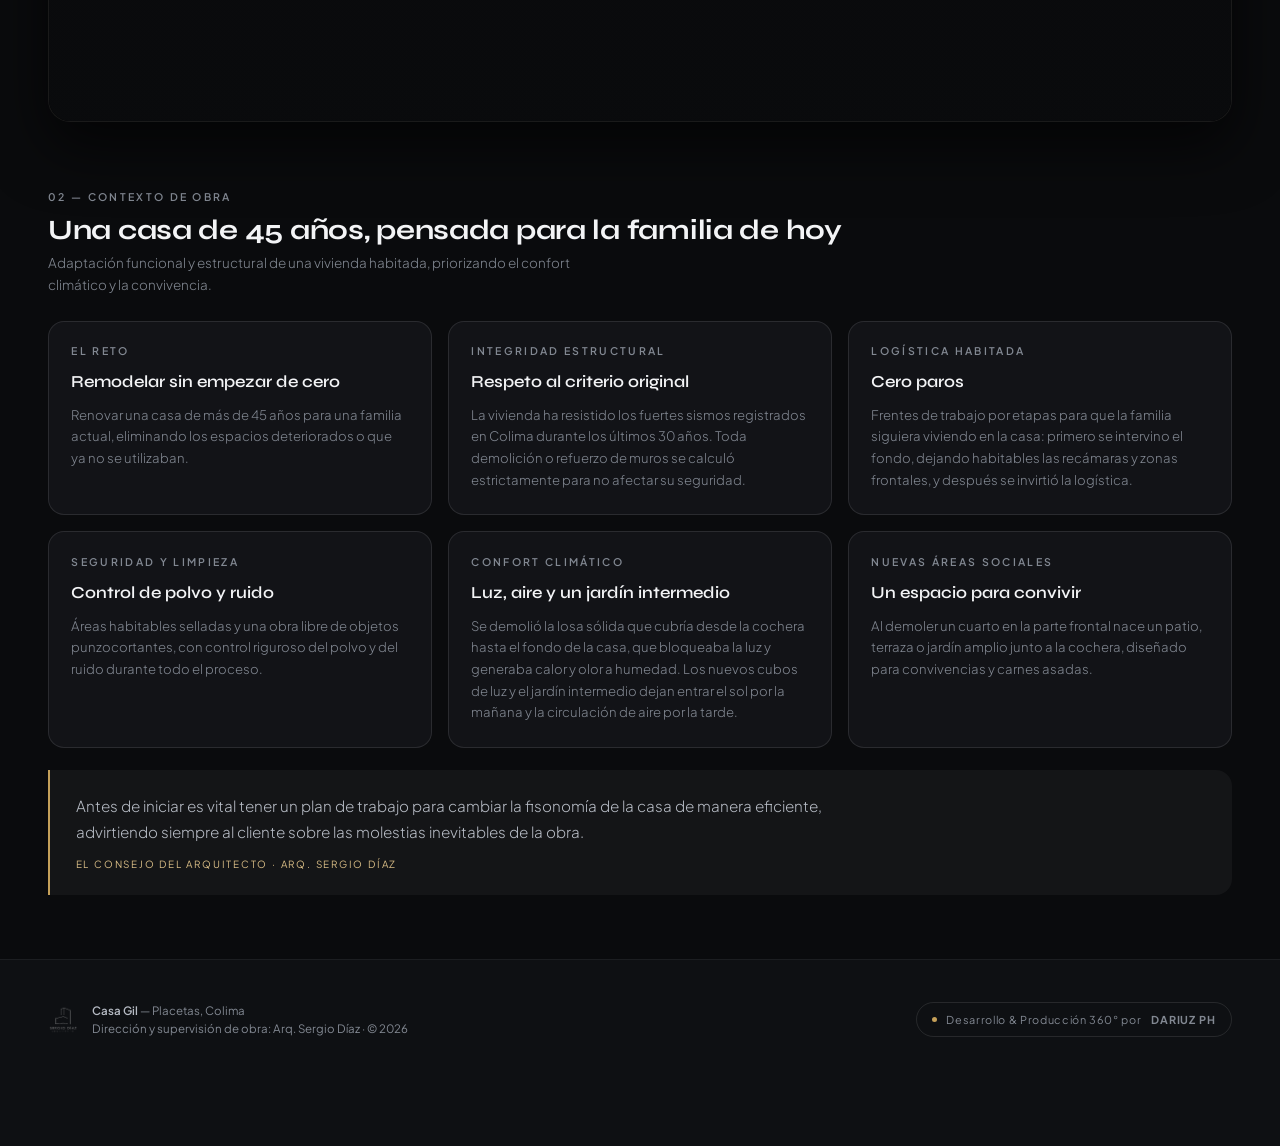
==== commit 7dfd42a8: "Casa Gil: portada con video del render y avance de Septiembre en la linea de tiempo Co-Authored-By: " ====
--- a/index.html
+++ b/index.html
@@ -176,6 +176,12 @@
   transform:scale(1.04);
   animation:heroIn 1.8s var(--ease) both;
 }
+.hero__media video{
+  position:absolute;inset:0;width:100%;height:100%;
+  object-fit:cover;object-position:center 58%;
+  opacity:0;transition:opacity 1.2s var(--ease);
+}
+.hero__media video.is-ready{opacity:1}
 @keyframes heroIn{from{transform:scale(1.11);opacity:0}to{transform:scale(1.04);opacity:1}}
 .hero__scrim{
   position:absolute;inset:0;z-index:-1;
@@ -408,7 +414,7 @@
 
 /* Contexto de la obra */
 .context__grid{
-  display:grid;grid-template-columns:repeat(auto-fill,minmax(290px,1fr));gap:1rem;
+  display:grid;grid-template-columns:repeat(auto-fit,minmax(min(100%,340px),1fr));gap:1rem;
 }
 .context__card{
   border:1px solid var(--line);border-radius:var(--r-md);
@@ -553,7 +559,12 @@
 
 <!-- ============ HERO ============ -->
 <section class="hero">
-  <div class="hero__media"></div>
+  <div class="hero__media">
+    <!-- Video del render de Casa Gil. Si el archivo aún no existe, se queda el degradado. -->
+    <video id="heroVideo" autoplay muted loop playsinline preload="auto" aria-hidden="true">
+      <source src="assets/render-casa-gil.mp4" type="video/mp4">
+    </video>
+  </div>
   <div class="hero__scrim"></div>
   <div class="hero__inner">
     <div class="hero__text">
@@ -789,9 +800,10 @@
     available: false
   },
 
-  // Línea de tiempo (PROVISIONAL: ajustar etapas/meses reales).
+  // Línea de tiempo. El primer avance de Casa Gil se capturó a finales de septiembre.
   // Para publicar una etapa: available -> true, scenes y date
   months: [
+    { slug:'septiembre-2026', label:'Septiembre', year:'2026', available:false, scenes:0, date:'' },
     { slug:'octubre-2026',    label:'Octubre',    year:'2026', available:false, scenes:0, date:'' },
     { slug:'noviembre-2026',  label:'Noviembre',  year:'2026', available:false, scenes:0, date:'' },
     { slug:'diciembre-2026',  label:'Diciembre',  year:'2026', available:false, scenes:0, date:'' }
@@ -936,6 +948,16 @@
     }
   }
 
+  /* --- Video de portada: aparece solo cuando ya puede reproducirse --- */
+  const heroVideo = document.getElementById('heroVideo');
+  if (heroVideo){
+    if (window.matchMedia('(prefers-reduced-motion: reduce)').matches){
+      heroVideo.removeAttribute('autoplay');
+    }
+    heroVideo.addEventListener('canplay', () => heroVideo.classList.add('is-ready'), { once:true });
+    heroVideo.addEventListener('error', () => heroVideo.remove(), true);
+  }
+
   buildTimeline();
   const first = SITE_CONFIG.months.slice().reverse().find(m => m.available) || SITE_CONFIG.months[0];
   selectMonth(first.slug);
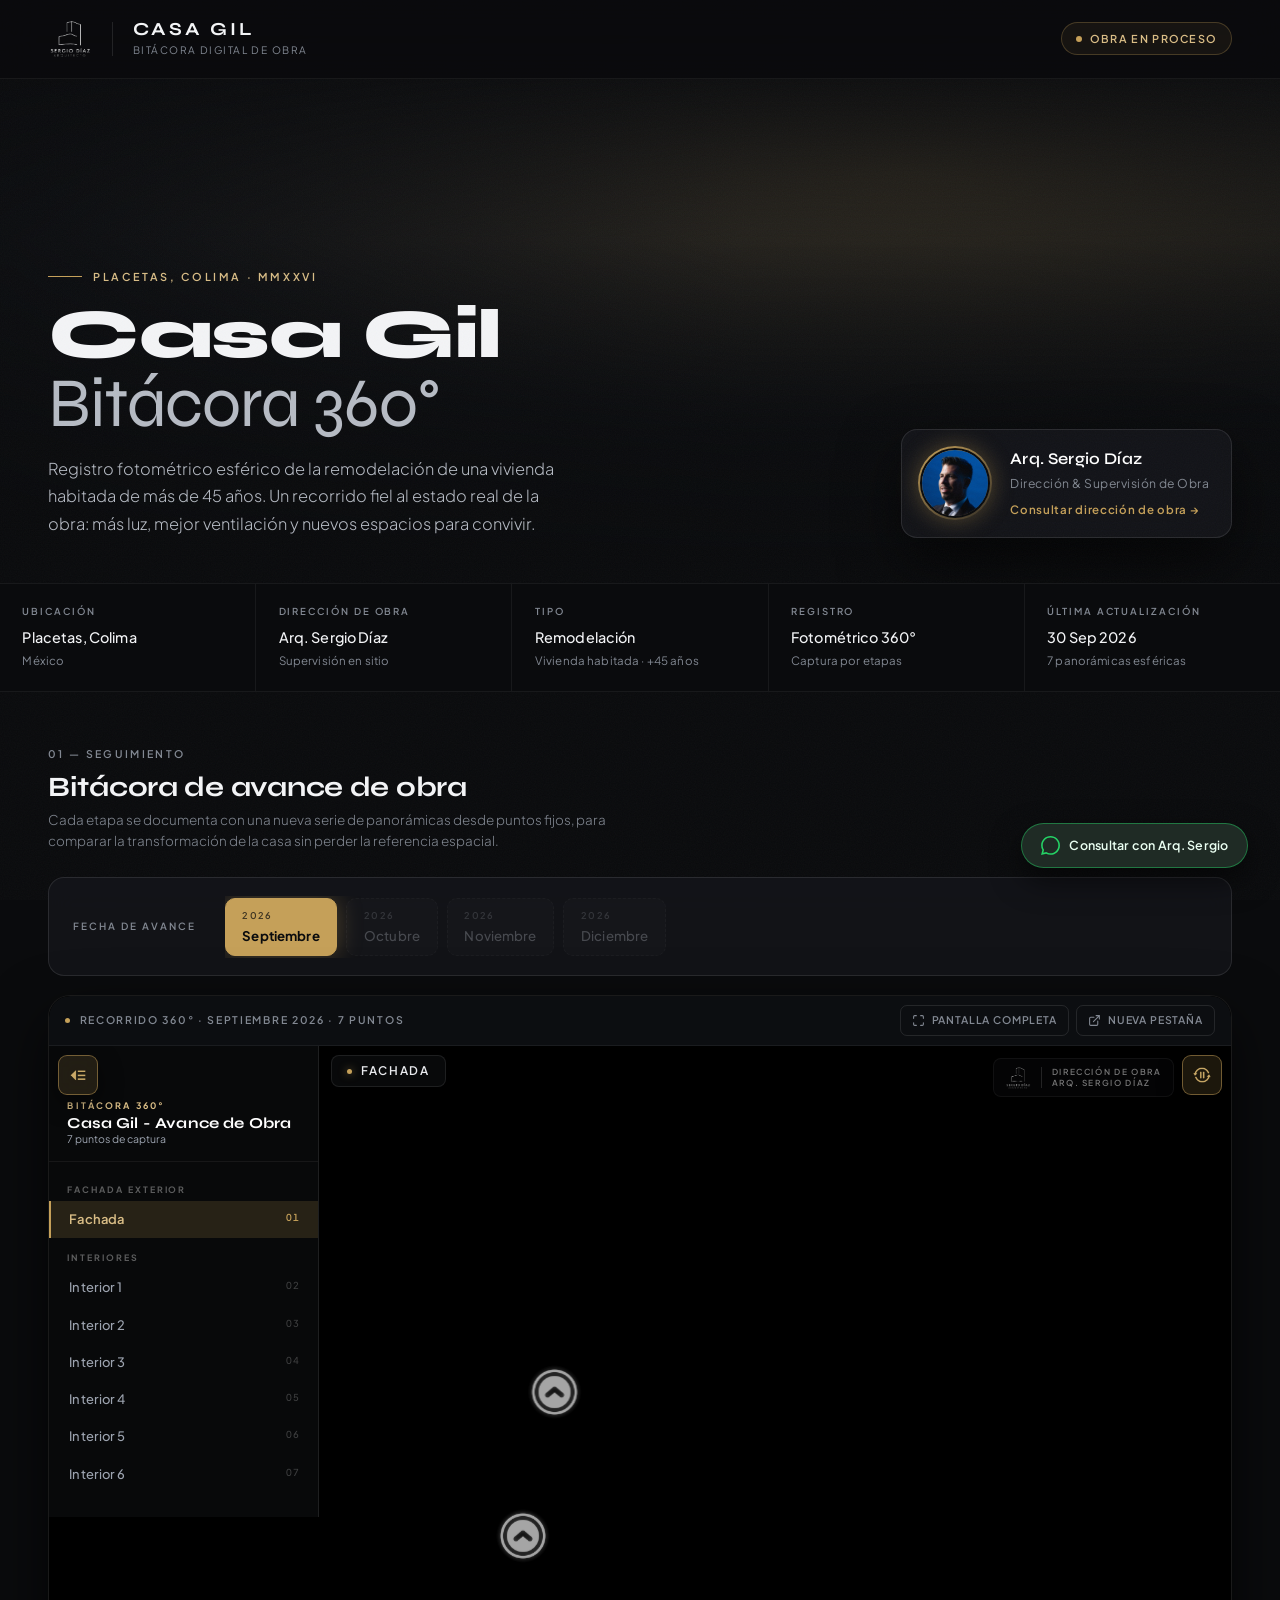
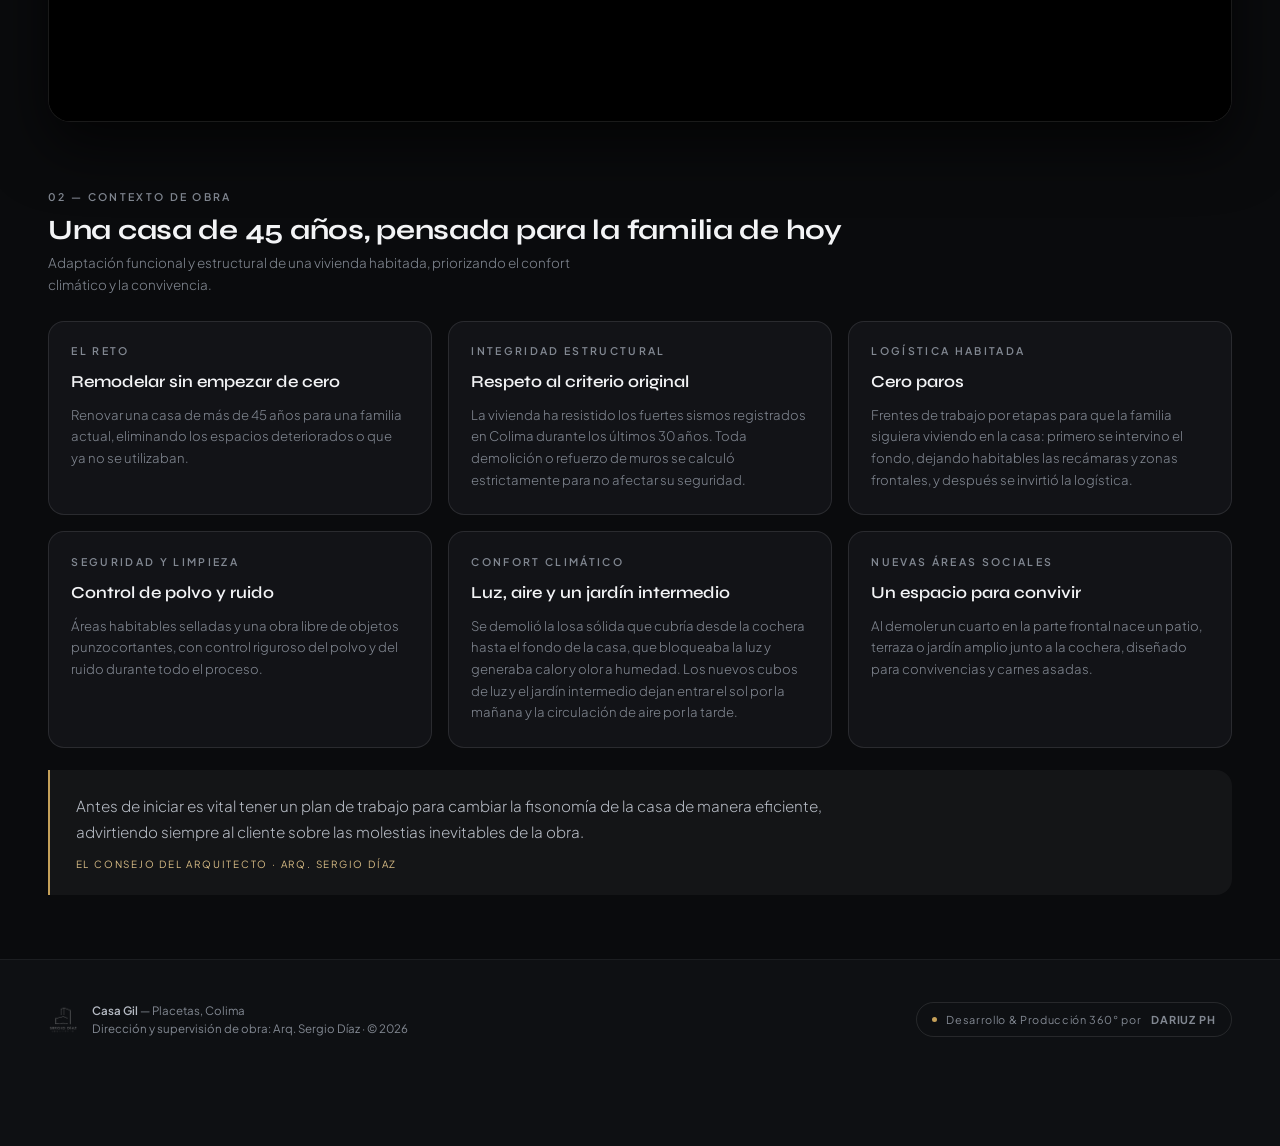
==== commit c8b5590d: "Casa Gil: tour de Septiembre 2026 (7 puntos) con tiles en R2 Co-Authored-By: Claude Sonnet 5.5 <nore" ====
--- a/index.html
+++ b/index.html
@@ -803,7 +803,7 @@
   // Línea de tiempo. El primer avance de Casa Gil se capturó a finales de septiembre.
   // Para publicar una etapa: available -> true, scenes y date
   months: [
-    { slug:'septiembre-2026', label:'Septiembre', year:'2026', available:false, scenes:0, date:'' },
+    { slug:'septiembre-2026', label:'Septiembre', year:'2026', available:true,  scenes:7, date:'30 Sep 2026' },
     { slug:'octubre-2026',    label:'Octubre',    year:'2026', available:false, scenes:0, date:'' },
     { slug:'noviembre-2026',  label:'Noviembre',  year:'2026', available:false, scenes:0, date:'' },
     { slug:'diciembre-2026',  label:'Diciembre',  year:'2026', available:false, scenes:0, date:'' }
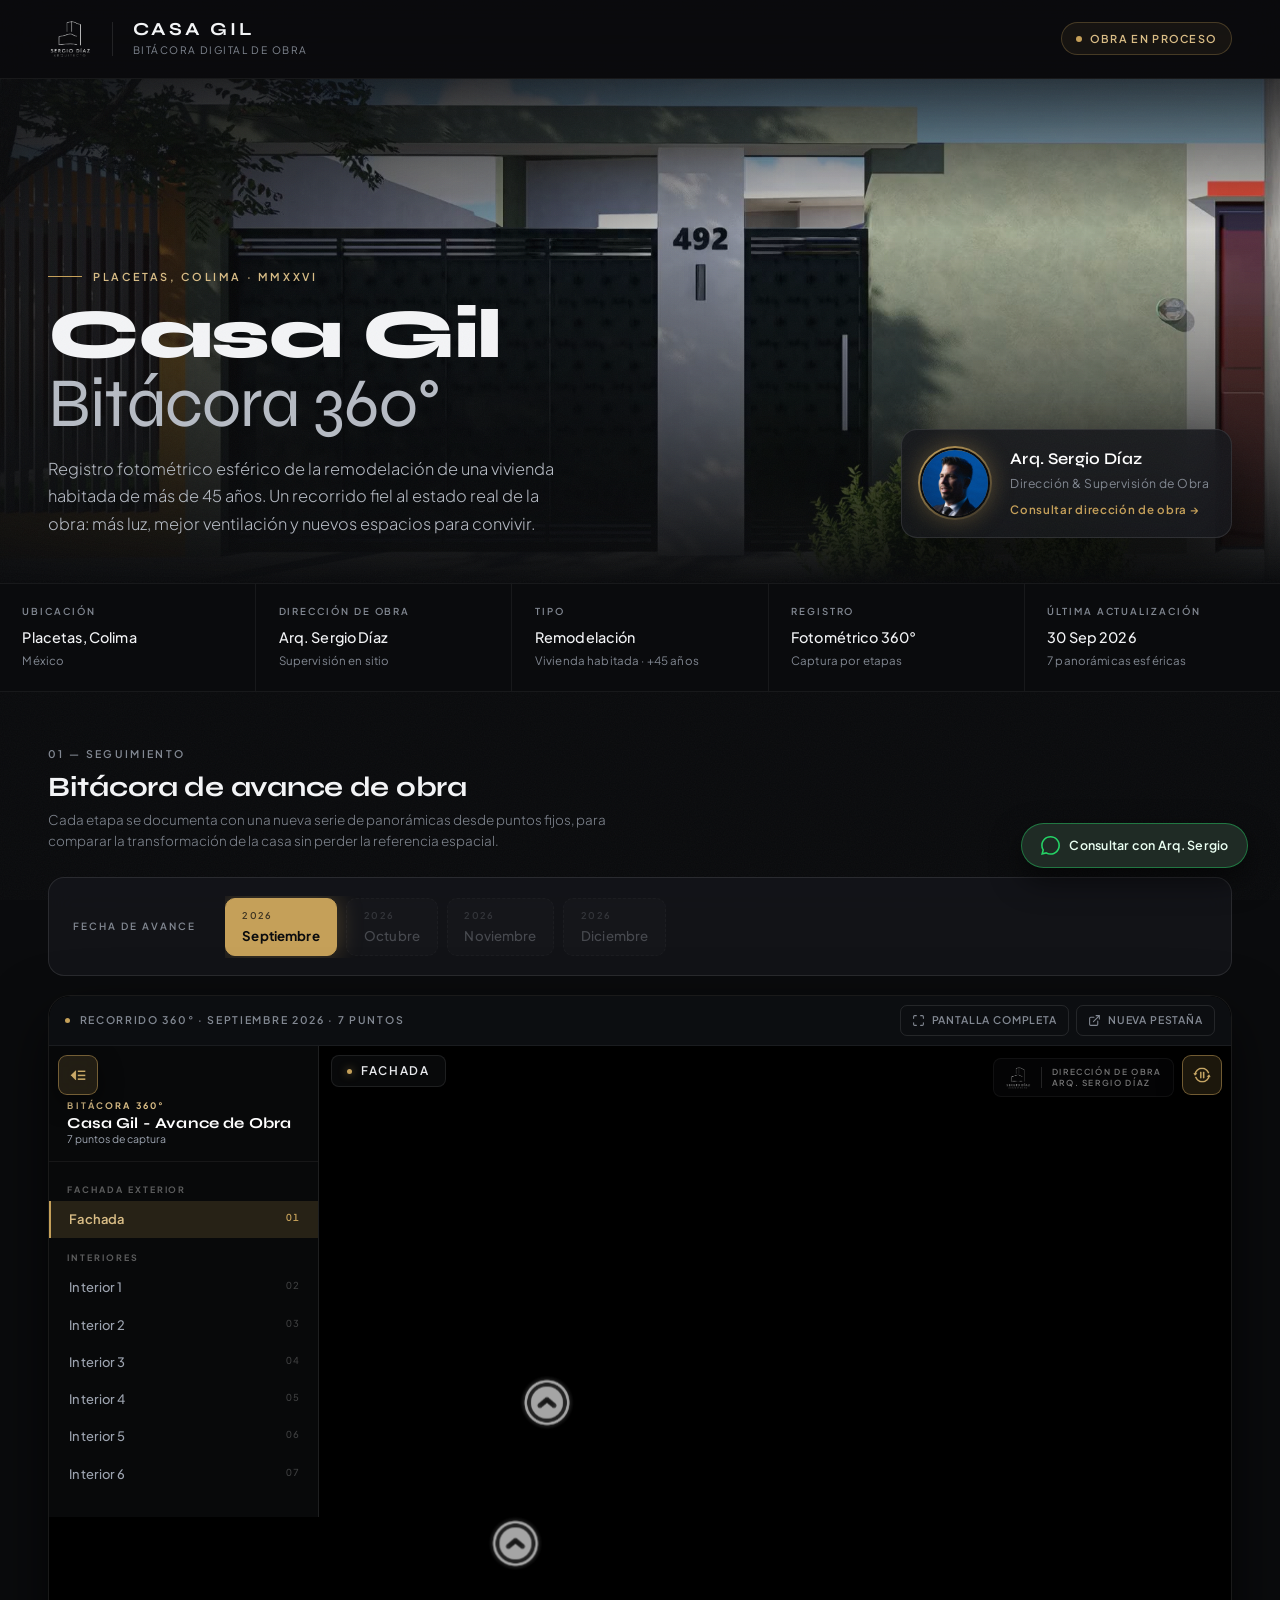
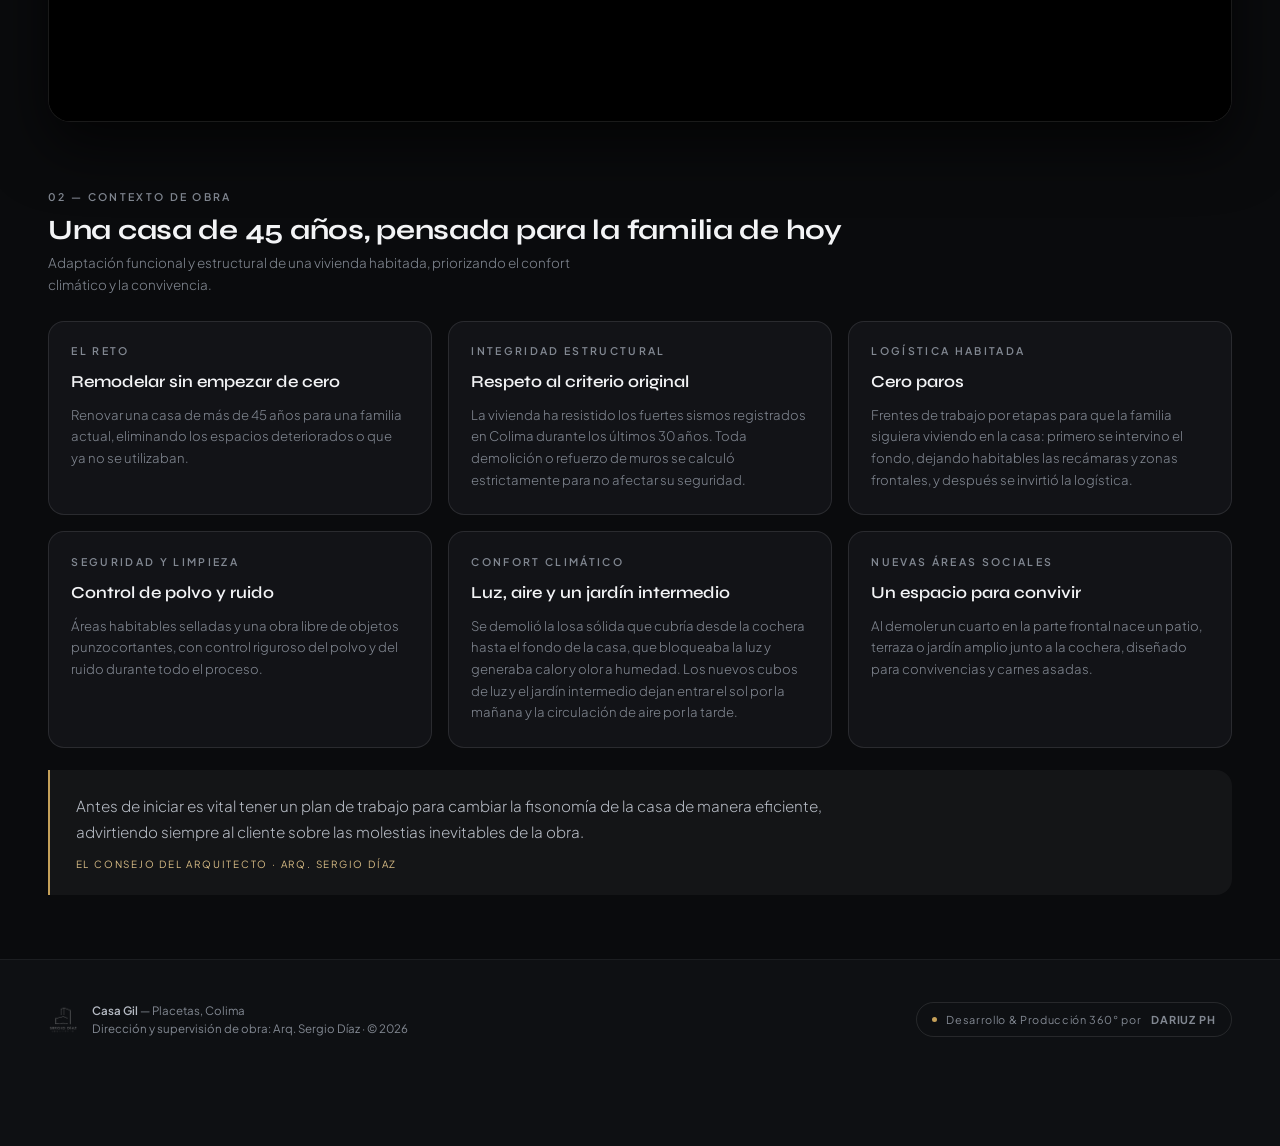
==== commit 8ddd60ea: "Casa Gil: portada con video del render (1080p/720p) y fotograma de respaldo Co-Authored-By: Claude S" ====
--- a/index.html
+++ b/index.html
@@ -11,6 +11,7 @@
 
 <meta property="og:title" content="Casa Gil — Bitácora Digital de Obra 360°">
 <meta property="og:description" content="Seguimiento del avance de la remodelación en recorridos fotométricos 360°.">
+<meta property="og:image" content="assets/render-casa-gil-poster.jpg">
 <meta property="og:type" content="website">
 
 <link rel="preconnect" href="https://fonts.googleapis.com">
@@ -170,8 +171,8 @@
 }
 .hero__media{
   position:absolute;inset:0;z-index:-2;
-  /* Pendiente: reemplazar por el render de Casa Gil (background-image:url('assets/hero-casa-gil.jpg')) */
-  background-image:radial-gradient(120% 90% at 70% 20%, rgba(197,160,89,.22) 0%, rgba(197,160,89,0) 55%), linear-gradient(160deg,#1b1e24 0%,#0e1013 70%);
+  /* Fotograma del render: se ve al instante mientras carga el video */
+  background-image:url('assets/render-casa-gil-poster.jpg'), linear-gradient(160deg,#1b1e24 0%,#0e1013 70%);
   background-size:cover;background-position:center 58%;
   transform:scale(1.04);
   animation:heroIn 1.8s var(--ease) both;
@@ -186,8 +187,8 @@
 .hero__scrim{
   position:absolute;inset:0;z-index:-1;
   background:
-    linear-gradient(180deg, rgba(10,11,13,.86) 0%, rgba(10,11,13,.25) 32%, rgba(10,11,13,.82) 74%, var(--bg) 100%),
-    linear-gradient(90deg, rgba(10,11,13,.72) 0%, rgba(10,11,13,0) 58%);
+    linear-gradient(180deg, rgba(10,11,13,.78) 0%, rgba(10,11,13,.08) 30%, rgba(10,11,13,.62) 72%, var(--bg) 100%),
+    linear-gradient(90deg, rgba(10,11,13,.80) 0%, rgba(10,11,13,0) 62%);
 }
 .hero__inner{
   width:100%;max-width:var(--maxw);margin-inline:auto;
@@ -561,9 +562,7 @@
 <section class="hero">
   <div class="hero__media">
     <!-- Video del render de Casa Gil. Si el archivo aún no existe, se queda el degradado. -->
-    <video id="heroVideo" autoplay muted loop playsinline preload="auto" aria-hidden="true">
-      <source src="assets/render-casa-gil.mp4" type="video/mp4">
-    </video>
+    <video id="heroVideo" muted loop playsinline preload="auto" aria-hidden="true"></video>
   </div>
   <div class="hero__scrim"></div>
   <div class="hero__inner">
@@ -948,14 +947,23 @@
     }
   }
 
-  /* --- Video de portada: aparece solo cuando ya puede reproducirse --- */
+  /* --- Video de portada ---
+     Pantalla grande: 1080p (~18 MB). Móvil, pantalla chica o ahorro de datos:
+     720p (~6 MB). Aparece con un fundido cuando ya puede reproducirse. */
   const heroVideo = document.getElementById('heroVideo');
   if (heroVideo){
-    if (window.matchMedia('(prefers-reduced-motion: reduce)').matches){
-      heroVideo.removeAttribute('autoplay');
+    const conn = navigator.connection || {};
+    const ligero = window.innerWidth <= 900 || conn.saveData || /(^|-)2g$/.test(conn.effectiveType || '');
+    if (!window.matchMedia('(prefers-reduced-motion: reduce)').matches){
+      heroVideo.addEventListener('canplay', () => {
+        heroVideo.classList.add('is-ready');
+        const p = heroVideo.play(); if (p && p.catch) p.catch(() => {});
+      }, { once:true });
+      heroVideo.addEventListener('error', () => heroVideo.remove());
+      heroVideo.src = 'assets/render-casa-gil-' + (ligero ? '720' : '1080') + '.mp4';
+    } else {
+      heroVideo.remove();   // movimiento reducido: solo el fotograma
     }
-    heroVideo.addEventListener('canplay', () => heroVideo.classList.add('is-ready'), { once:true });
-    heroVideo.addEventListener('error', () => heroVideo.remove(), true);
   }
 
   buildTimeline();
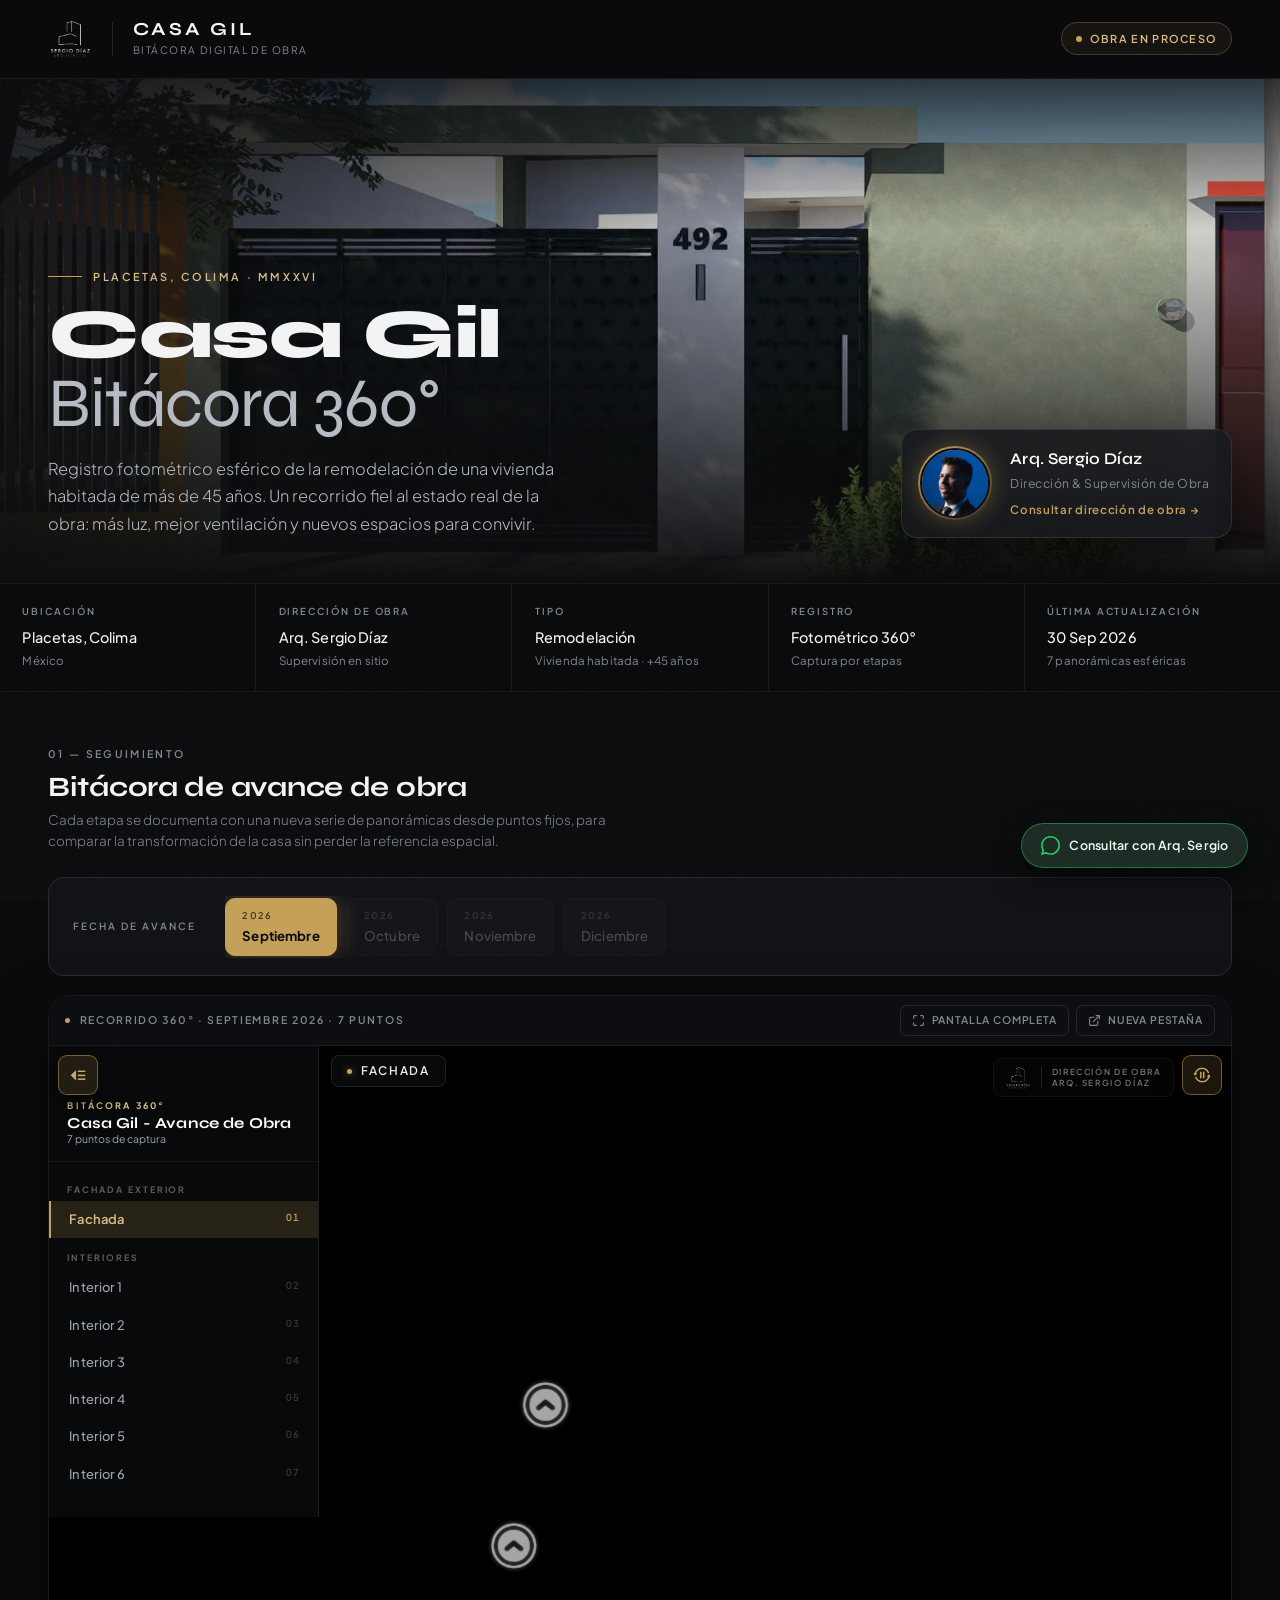
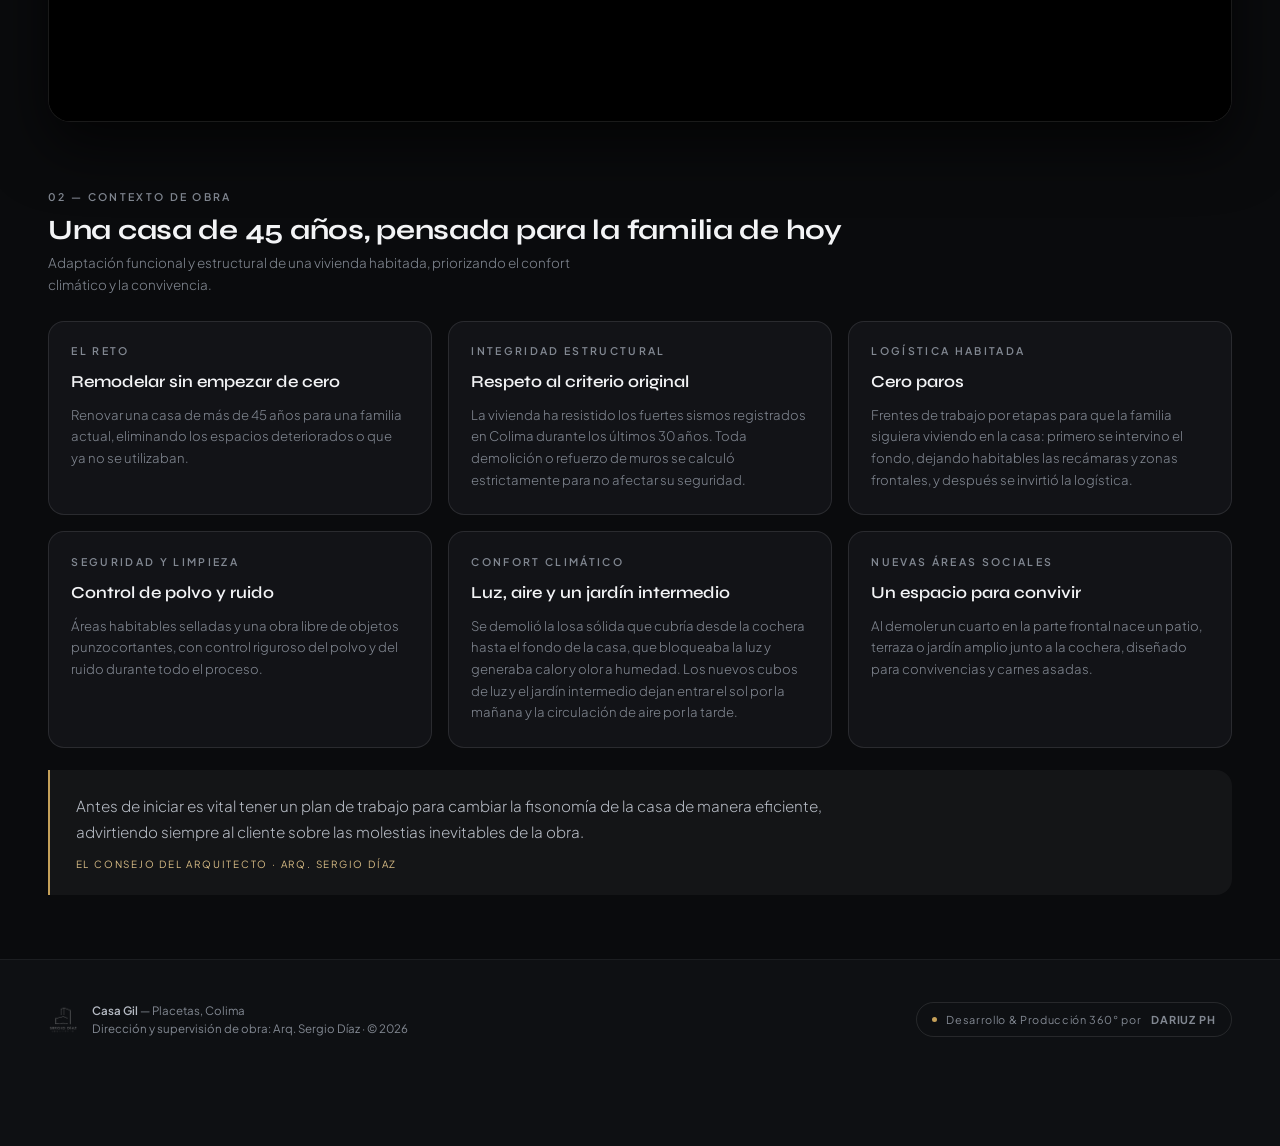
==== commit 9a9ab996: "Casa Gil: arranque del video de portada compatible con iPhone/Safari Safari no precarga el video has" ====
--- a/index.html
+++ b/index.html
@@ -562,7 +562,7 @@
 <section class="hero">
   <div class="hero__media">
     <!-- Video del render de Casa Gil. Si el archivo aún no existe, se queda el degradado. -->
-    <video id="heroVideo" muted loop playsinline preload="auto" aria-hidden="true"></video>
+    <video id="heroVideo" autoplay muted loop playsinline preload="auto" aria-hidden="true"></video>
   </div>
   <div class="hero__scrim"></div>
   <div class="hero__inner">
@@ -955,12 +955,29 @@
     const conn = navigator.connection || {};
     const ligero = window.innerWidth <= 900 || conn.saveData || /(^|-)2g$/.test(conn.effectiveType || '');
     if (!window.matchMedia('(prefers-reduced-motion: reduce)').matches){
-      heroVideo.addEventListener('canplay', () => {
-        heroVideo.classList.add('is-ready');
-        const p = heroVideo.play(); if (p && p.catch) p.catch(() => {});
-      }, { once:true });
+      /* iOS/Safari no precarga el video hasta que arranca: hay que pedir
+         play() directamente (muted + playsinline) y mostrarlo al empezar. */
+      heroVideo.muted = true;
+      heroVideo.defaultMuted = true;
+      heroVideo.setAttribute('muted', '');
+      heroVideo.setAttribute('playsinline', '');
+      heroVideo.addEventListener('playing', () => heroVideo.classList.add('is-ready'), { once:true });
       heroVideo.addEventListener('error', () => heroVideo.remove());
       heroVideo.src = 'assets/render-casa-gil-' + (ligero ? '720' : '1080') + '.mp4';
+
+      const intentar = () => {
+        const p = heroVideo.play();
+        if (p && p.catch) p.catch(() => {});
+      };
+      intentar();
+      /* Modo de bajo consumo / ahorro de batería: el navegador bloquea el
+         autoplay. Se reintenta con el primer toque o scroll. */
+      ['touchstart', 'pointerdown', 'scroll', 'keydown'].forEach(ev =>
+        window.addEventListener(ev, () => { if (heroVideo.paused) intentar(); },
+                                { once:true, passive:true }));
+      document.addEventListener('visibilitychange', () => {
+        if (!document.hidden && heroVideo.paused) intentar();
+      });
     } else {
       heroVideo.remove();   // movimiento reducido: solo el fotograma
     }
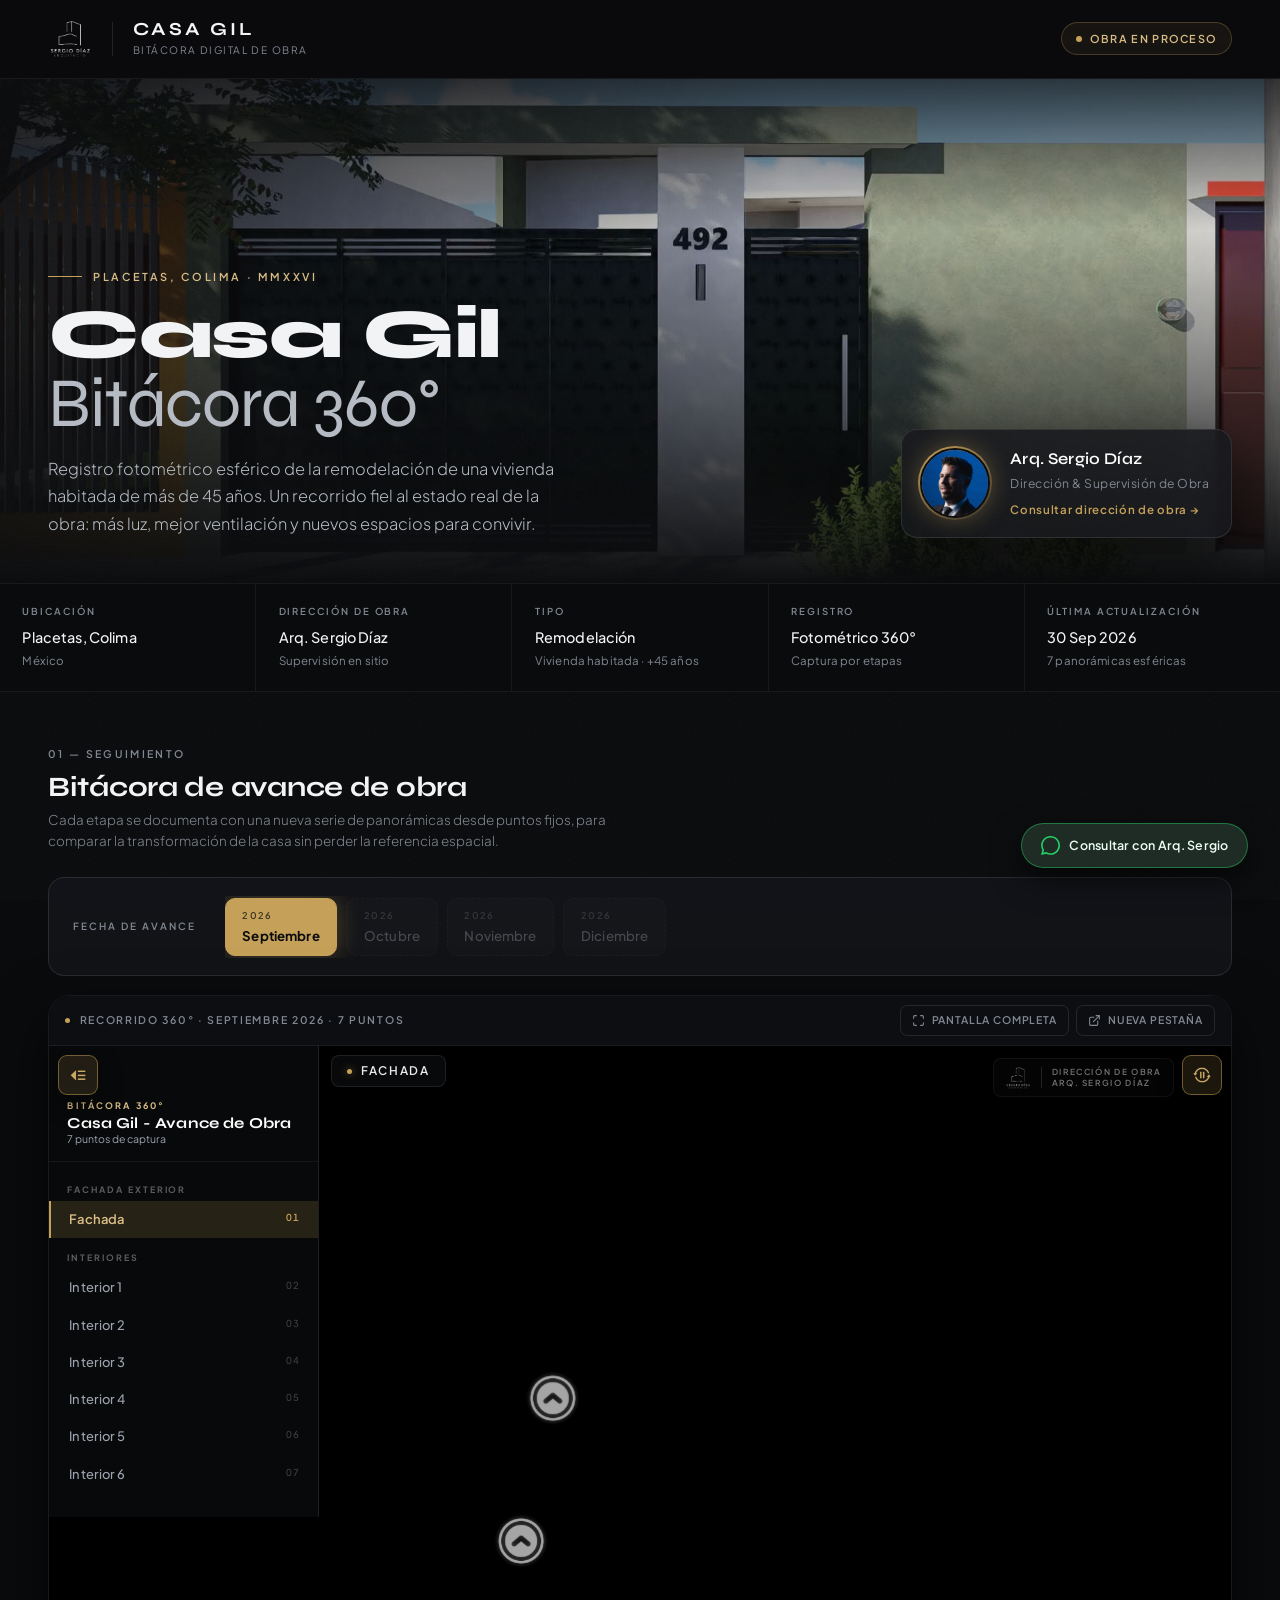
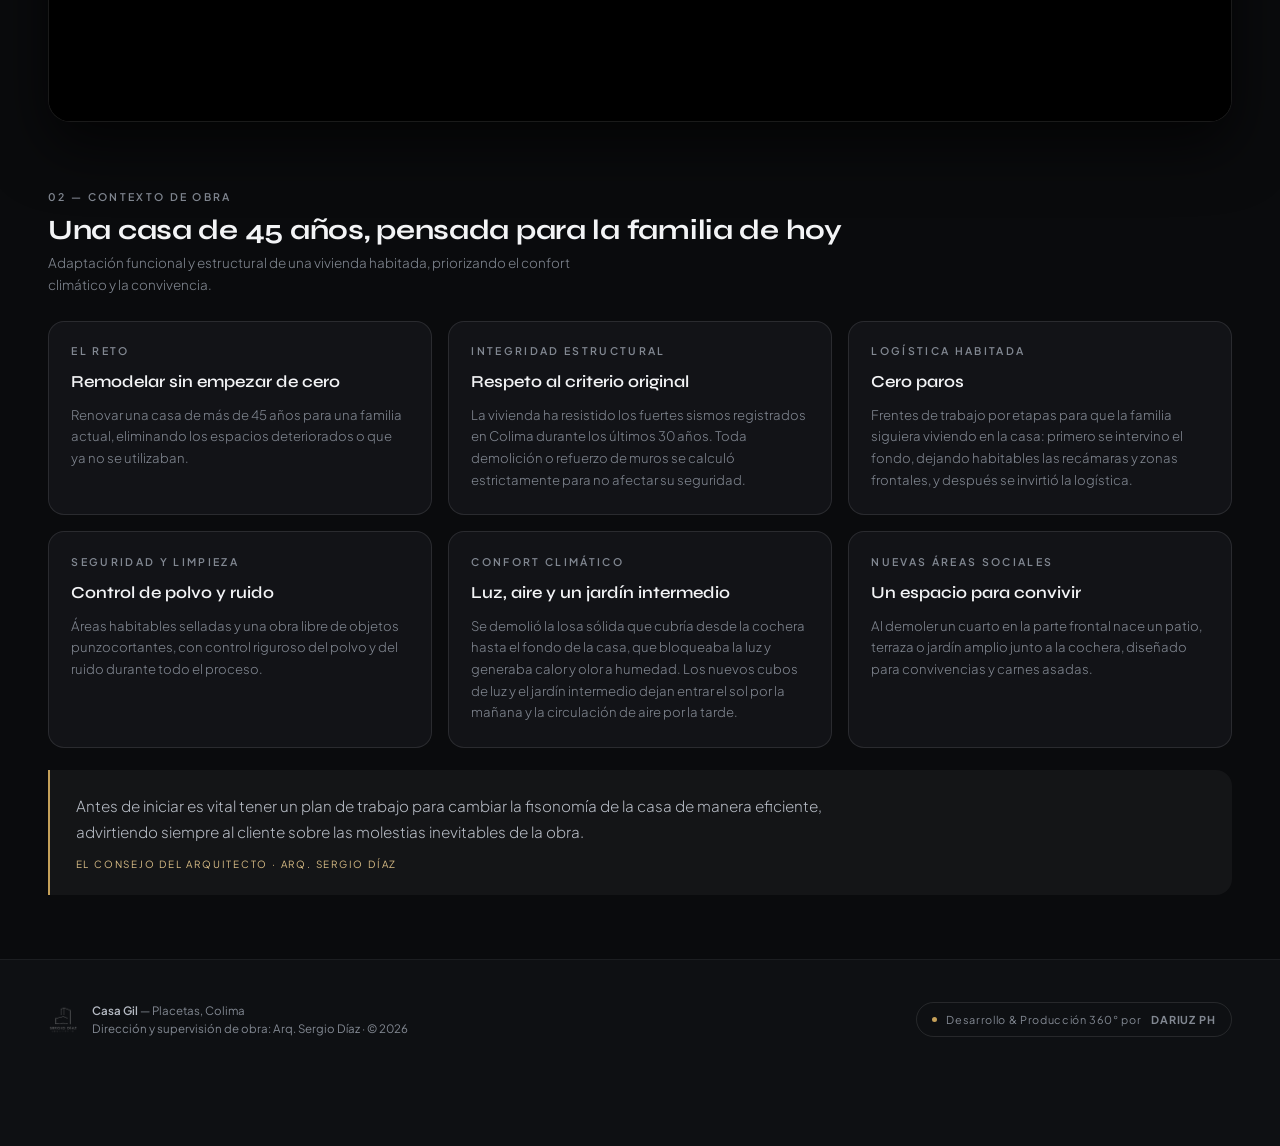
==== commit 477dd083: "Casa Gil: videos de portada servidos desde R2 (soporte de rangos para iPhone) Co-Authored-By: Claude" ====
--- a/index.html
+++ b/index.html
@@ -963,7 +963,8 @@
       heroVideo.setAttribute('playsinline', '');
       heroVideo.addEventListener('playing', () => heroVideo.classList.add('is-ready'), { once:true });
       heroVideo.addEventListener('error', () => heroVideo.remove());
-      heroVideo.src = 'assets/render-casa-gil-' + (ligero ? '720' : '1080') + '.mp4';
+      /* Se sirve desde R2: Cloudflare Pages no soporta rangos HTTP (206) y iPhone lo exige */
+      heroVideo.src = 'https://tiles.dariuzph.com/casa-gil/media/render-casa-gil-' + (ligero ? '720' : '1080') + '.mp4';
 
       const intentar = () => {
         const p = heroVideo.play();
